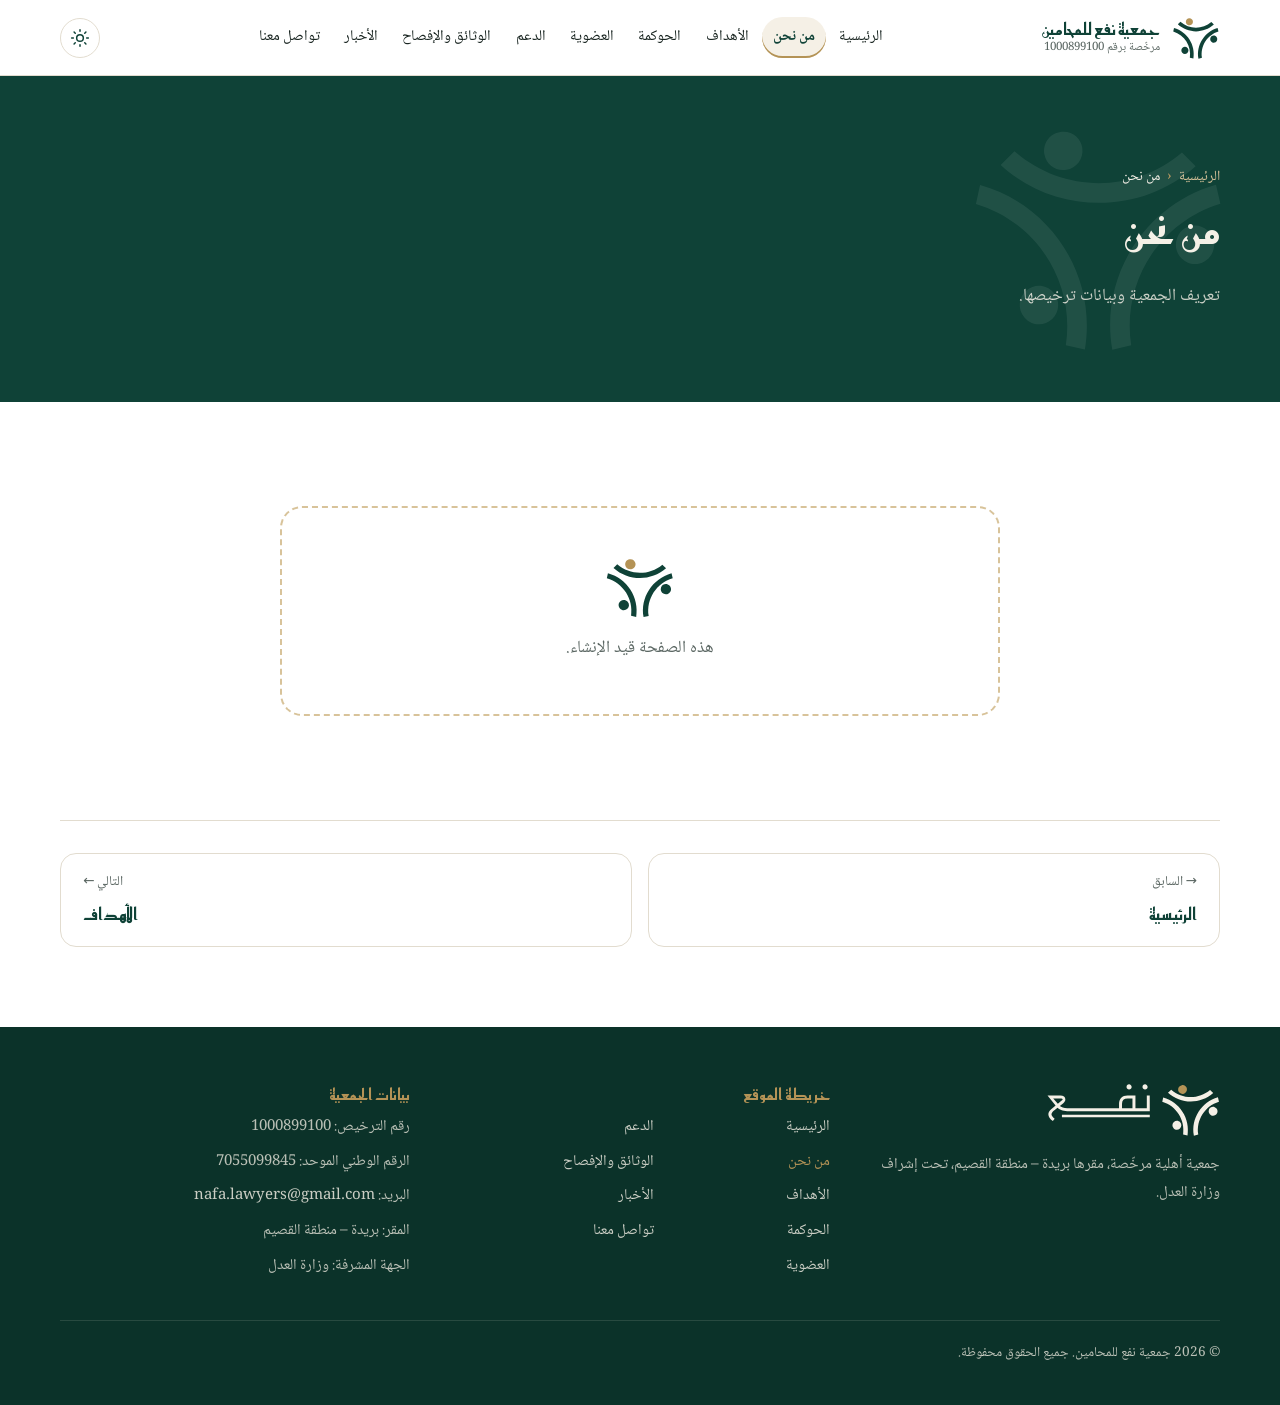
==== about.html @ 92aba28d "تحويل الموقع إلى بنية متعددة الصفحات: الأساس والصفحة الرئيسية - مصفوفة NAV واحدة في layout.js تولّد " ====
<!doctype html>
<html lang="ar" dir="rtl">
<head>
  <meta charset="utf-8">
  <meta name="viewport" content="width=device-width, initial-scale=1">
  <title>من نحن | جمعية نفع للمحامين</title>
  <meta name="description" content="تعرّف على جمعية نفع للمحامين: جمعية أهلية مرخّصة برقم 1000899100، مقرها بريدة – منطقة القصيم، وتعمل تحت إشراف وزارة العدل.">
  <meta name="theme-color" content="#0f4237">
  <link rel="icon" href="assets/img/favicon.svg" type="image/svg+xml">
  <link rel="apple-touch-icon" href="assets/img/icon-180.png">
  <link rel="preconnect" href="https://fonts.googleapis.com">
  <link rel="preconnect" href="https://fonts.gstatic.com" crossorigin>
  <link href="https://fonts.googleapis.com/css2?family=Noto+Naskh+Arabic:wght@400;500;600;700&family=Reem+Kufi:wght@400;500;600;700&display=swap" rel="stylesheet">
  <link rel="stylesheet" href="assets/css/style.css">
  <script>try{var t=localStorage.getItem('nafa-theme');if(t)document.documentElement.dataset.theme=t}catch(e){}</script>
</head>
<body data-page="about.html">
  <!-- الترويسة والتذييل والتنقل تُولَّد من assets/js/layout.js -->
  <header id="site-header" class="site-header">
    <div class="container nav-bar">
      <a href="index.html" class="brand"><img src="assets/img/symbol.svg" alt="" width="48" height="44"><span class="brand-text"><b>جمعية نفع للمحامين</b></span></a>
    </div>
  </header>
  <noscript>
    <nav class="noscript-nav" aria-label="القائمة الرئيسية">
      <ul class="container">
        <li><a href="index.html">الرئيسية</a></li>
        <li><a href="about.html">من نحن</a></li>
        <li><a href="goals.html">الأهداف</a></li>
        <li><a href="governance.html">الحوكمة</a></li>
        <li><a href="membership.html">العضوية</a></li>
        <li><a href="support.html">الدعم</a></li>
        <li><a href="documents.html">الوثائق والإفصاح</a></li>
        <li><a href="news.html">الأخبار</a></li>
        <li><a href="contact.html">تواصل معنا</a></li>
      </ul>
    </nav>
  </noscript>

  <main id="main">
    <section class="page-hero">
      <div class="container">
        <h1>من نحن</h1>
        <p>تعريف الجمعية وبيانات ترخيصها.</p>
      </div>
    </section>

    <section class="section">
      <div class="container">
        <!-- TODO: محتوى الصفحة من content/nafa-facts.md -->
        <div class="construction">
          <img src="assets/img/symbol.svg" alt="" width="70" height="64">
          <p>هذه الصفحة قيد الإنشاء.</p>
        </div>
      </div>
    </section>
  </main>

  <footer id="site-footer" class="site-footer"></footer>

  <script src="assets/js/layout.js"></script>
  <script src="assets/js/main.js"></script>
</body>
</html>
---- assets/css/style.css ----
/* ألوان الهوية: الأخضر #0F4237، الذهبي #B49356، الورقي #F5F0E6 */
:root {
  --green: #0f4237;
  --green-2: #16584a;
  --green-3: #1f6e5d;
  --gold: #b49356;
  --gold-soft: #d8c39a;
  --cream: #f5f0e6;          /* لون النص فوق الأخضر — ثابت في الوضعين */
  --white: #ffffff;
  --radius: 16px;
  --header-h: 76px;
  --font-head: "Reem Kufi", "Noto Naskh Arabic", system-ui, sans-serif;
  --font-body: "Noto Naskh Arabic", system-ui, serif;

  /* رموز تتبدل في الوضع الليلي */
  --bg: #ffffff;             /* خلفية الصفحة */
  --surface: #ffffff;        /* البطاقات */
  --paper: #f5f0e6;          /* الأقسام الورقية والشارات */
  --paper-2: #ebe3d3;
  --ink: #17231f;
  --muted: #5b6763;
  --line: #e2dccf;
  --heading: #0f4237;
  --link: #1f6e5d;
  --header-bg: rgba(255, 255, 255, .96);
  --field-bg: #fcfbf8;
  --shadow: 0 10px 30px rgba(15, 66, 55, .08);
  color-scheme: light;
}

/* الوضع الليلي: اختيار المستخدم، أو إعداد الجهاز إن لم يختر */
:root[data-theme="dark"] {
  --bg: #0b1a17;
  --surface: #11241f;
  --paper: #0f211c;
  --paper-2: #1a3029;
  --ink: #ebe5d7;
  --muted: #a9b5af;
  --line: #24392f;
  --heading: #e6d7b4;
  --link: #d8c39a;
  --header-bg: rgba(11, 26, 23, .94);
  --field-bg: #0f211c;
  --shadow: 0 10px 30px rgba(0, 0, 0, .35);
  color-scheme: dark;
}
@media (prefers-color-scheme: dark) {
  :root:not([data-theme="light"]) {
    --bg: #0b1a17;
    --surface: #11241f;
    --paper: #0f211c;
    --paper-2: #1a3029;
    --ink: #ebe5d7;
    --muted: #a9b5af;
    --line: #24392f;
    --heading: #e6d7b4;
    --link: #d8c39a;
    --header-bg: rgba(11, 26, 23, .94);
    --field-bg: #0f211c;
    --shadow: 0 10px 30px rgba(0, 0, 0, .35);
    color-scheme: dark;
  }
}

* { box-sizing: border-box; }
html { scroll-behavior: smooth; scroll-padding-top: calc(var(--header-h) + 8px); }
body {
  margin: 0;
  font-family: var(--font-body);
  font-weight: 400;
  color: var(--ink);
  background: var(--bg);
  line-height: 1.9;
  font-size: 17px;
}
img { max-width: 100%; height: auto; display: block; }
a { color: var(--link); }
h1, h2, h3, h4 { font-family: var(--font-head); line-height: 1.4; margin: 0 0 .5em; font-weight: 600; color: var(--heading); }
h2 { font-size: clamp(1.6rem, 3vw, 2.2rem); }
h3 { font-size: 1.15rem; }
p { margin: 0 0 1em; }
strong { font-weight: 700; }
:focus-visible { outline: 3px solid var(--gold); outline-offset: 2px; }

.container { width: min(1160px, 100% - 32px); margin-inline: auto; }
.eyebrow { display: inline-flex; align-items: center; gap: .5em; color: var(--gold); font-weight: 500; font-size: .92rem; margin-bottom: .5em; }
.eyebrow::before { content: ""; width: 10px; height: 10px; border-radius: 50%; background: var(--gold); }

/* رابط «انتقل إلى المحتوى» */
.skip-link {
  position: fixed; top: 8px; inset-inline-start: 8px; z-index: 100;
  background: var(--gold); color: var(--green); font-weight: 600;
  padding: .5em 1.2em; border-radius: 999px; text-decoration: none;
  transform: translateY(-160%); transition: transform .2s;
}
.skip-link:focus { transform: none; }

/* الأزرار */
.btn {
  display: inline-flex; align-items: center; justify-content: center; gap: .5em;
  background: var(--green); color: var(--cream); text-decoration: none;
  font: inherit; font-weight: 600;
  padding: .7em 1.7em; border-radius: 999px; border: 2px solid var(--green);
  cursor: pointer; transition: background .2s, color .2s, transform .2s;
}
.btn:hover { background: var(--green-2); border-color: var(--green-2); transform: translateY(-2px); }
.btn-gold { background: var(--gold); border-color: var(--gold); color: var(--green); }
.btn-gold:hover { background: var(--cream); border-color: var(--cream); }
.btn-ghost { background: transparent; color: var(--cream); border-color: rgba(245, 240, 230, .55); }
.btn-ghost:hover { background: rgba(245, 240, 230, .1); border-color: var(--cream); }
.btn-outline { background: transparent; color: var(--heading); border-color: currentColor; }
.btn-outline:hover { background: var(--green); border-color: var(--green); color: var(--cream); }
.more-link { text-align: center; margin: 36px 0 0; }

/* الترويسة */
.site-header {
  position: sticky; top: 0; z-index: 50; height: var(--header-h);
  background: var(--header-bg); backdrop-filter: blur(10px);
  border-bottom: 1px solid var(--line);
}
.nav-bar { display: flex; align-items: center; justify-content: space-between; height: 100%; gap: 16px; }
.brand { display: flex; align-items: center; gap: 12px; text-decoration: none; flex-shrink: 0; }
.brand img { height: 44px; width: auto; }
.brand .logo-dark { display: none; }
.brand-text { display: flex; flex-direction: column; line-height: 1.3; }
.brand-text b { font-family: var(--font-head); color: var(--heading); font-weight: 600; font-size: 1.05rem; }
.brand-text small { color: var(--muted); font-size: .72rem; }
.main-nav { display: flex; align-items: center; gap: 2px; }
.main-nav a {
  text-decoration: none; color: var(--ink); font-weight: 400; font-size: .93rem;
  padding: .45em .75em; border-radius: 999px; transition: background .2s, color .2s; white-space: nowrap;
}
.main-nav a:hover { background: var(--paper); color: var(--heading); }
.main-nav a[aria-current="page"] { background: var(--paper); color: var(--heading); font-weight: 700; box-shadow: inset 0 -2px 0 var(--gold); }
.header-tools { display: flex; align-items: center; gap: 4px; }
.icon-btn {
  display: grid; place-items: center; width: 40px; height: 40px; padding: 0;
  background: none; border: 1px solid var(--line); border-radius: 50%; color: var(--heading); cursor: pointer;
}
.icon-btn:hover { background: var(--paper); }
.icon-btn svg { width: 20px; height: 20px; }
.theme-toggle .moon { display: none; }

.nav-toggle { display: none; background: none; border: 0; padding: 8px; cursor: pointer; }
.nav-toggle span { display: block; width: 24px; height: 2px; background: var(--heading); margin: 5px 0; transition: .25s; }

/* التنقل بلا JavaScript */
.noscript-nav { background: var(--paper); border-bottom: 1px solid var(--line); padding: 10px 0; }
.noscript-nav ul { list-style: none; margin-block: 0; padding: 0; display: flex; flex-wrap: wrap; gap: 4px 18px; }
.noscript-nav a { color: var(--heading); }

/* البطل الرئيسي */
.hero {
  position: relative; overflow: hidden;
  background: radial-gradient(circle at 85% 10%, rgba(180, 147, 86, .22), transparent 45%), var(--green);
  color: var(--cream);
  padding: clamp(64px, 10vw, 120px) 0 clamp(80px, 11vw, 140px);
}
.hero::after {
  content: ""; position: absolute; inset-inline-start: -120px; bottom: -160px;
  width: 520px; height: 480px; opacity: .05;
  background: url("../img/symbol-outline.svg") no-repeat center / contain;
  pointer-events: none;
}
.hero-inner { position: relative; z-index: 1; display: grid; grid-template-columns: 1.25fr 1fr; gap: 48px; align-items: center; }
.hero h1 { color: var(--cream); font-size: clamp(2.1rem, 5.4vw, 3.6rem); font-weight: 700; margin-bottom: .3em; }
.hero h1 span { color: var(--gold); }
.hero .lead { font-size: 1.15rem; color: rgba(245, 240, 230, .85); max-width: 560px; margin-bottom: 2em; }
.hero-actions { display: flex; flex-wrap: wrap; gap: 12px; }
.hero-art { display: grid; place-items: center; }
.hero-art img { width: min(360px, 100%); filter: drop-shadow(0 20px 40px rgba(0, 0, 0, .25)); }

/* رأس الصفحات الداخلية */
.page-hero {
  position: relative; overflow: hidden;
  background: var(--green); color: var(--cream);
  padding: clamp(48px, 8vw, 88px) 0;
}
.page-hero::after {
  content: ""; position: absolute; inset-inline-start: 4%; top: 50%; transform: translateY(-50%);
  width: 260px; height: 240px; opacity: .07;
  background: url("../img/symbol-outline.svg") no-repeat center / contain;
}
.page-hero h1 { color: var(--cream); font-size: clamp(1.8rem, 4vw, 2.7rem); }
.page-hero p { color: rgba(245, 240, 230, .82); max-width: 640px; margin: 0; }
.breadcrumb { font-size: .88rem; color: var(--gold-soft); margin-bottom: .6em; }
.breadcrumb ol { list-style: none; margin: 0; padding: 0; display: flex; flex-wrap: wrap; gap: .5em; }
.breadcrumb li + li::before { content: "‹"; margin-inline-end: .5em; color: var(--gold); }
.breadcrumb a { color: var(--gold-soft); text-decoration: none; }
.breadcrumb a:hover { text-decoration: underline; }
.breadcrumb [aria-current] { color: var(--cream); }

/* صفحة قيد الإنشاء */
.construction {
  text-align: center; border: 2px dashed var(--gold-soft); border-radius: 22px;
  padding: clamp(28px, 5vw, 48px); background: var(--surface); max-width: 720px; margin-inline: auto;
}
.construction img { width: 70px; margin: 0 auto 14px; }
.construction p { color: var(--muted); margin: 0; }

/* القيادة */
.leadership { background: var(--paper); border-bottom: 1px solid var(--line); padding: 28px 0 24px; }
.leadership.is-pending { display: none; }
.leaders-row { display: grid; grid-template-columns: repeat(3, minmax(0, 1fr)); gap: 20px; align-items: start; max-width: 900px; }
.leader-photo:not(.leader-main) { padding-top: 26px; }
.leader-photo { margin: 0; text-align: center; }
.leader-photo img {
  width: 150px; aspect-ratio: 4 / 5; height: auto; object-fit: cover; object-position: top;
  margin: 0 auto 10px; border-radius: 14px; border: 3px solid var(--white);
  box-shadow: 0 0 0 1px var(--gold), var(--shadow);
}
.leader-main img { width: 176px; }
.leader-photo figcaption { display: grid; line-height: 1.5; }
.leader-photo small { color: var(--gold); font-size: .78rem; font-weight: 500; }
.leader-photo b { color: var(--heading); font-weight: 600; font-size: .95rem; }
.leader-photo span { color: var(--muted); font-size: .8rem; }

/* شريط الحقائق */
.facts { margin-top: -54px; position: relative; z-index: 2; }
.facts-grid {
  display: grid; grid-template-columns: repeat(4, 1fr);
  background: var(--surface); border-radius: var(--radius); box-shadow: var(--shadow);
  border: 1px solid var(--line); padding: 26px 12px;
}
.fact { text-align: center; padding: 0 12px; }
.fact + .fact { border-inline-start: 1px solid var(--line); }
.fact strong { display: block; font-family: var(--font-head); color: var(--heading); font-size: 1.25rem; font-weight: 600; }
.fact span { color: var(--muted); font-size: .9rem; }

/* الأقسام */
.section { padding: clamp(64px, 9vw, 104px) 0; }
.section-cream { background: var(--paper); }
.section-green { background: var(--green); color: var(--cream); }
.section-green h2, .section-green h3 { color: var(--cream); }
.section-head { max-width: 680px; margin: 0 auto 48px; text-align: center; }
.section-head p { color: var(--muted); }
.section-green .section-head p { color: rgba(245, 240, 230, .75); }
.intro { max-width: 760px; margin-inline: auto; text-align: center; }
.intro p { font-size: 1.12rem; }

.two-col { display: grid; grid-template-columns: 1fr 1fr; gap: 56px; align-items: center; }
.media-frame { border-radius: 22px; overflow: hidden; box-shadow: var(--shadow); background: var(--paper-2); }
.media-frame img { width: 100%; height: 100%; object-fit: cover; }

/* قصة الشعار */
.logo-story {
  display: flex; gap: 20px; align-items: center; margin-top: 28px;
  background: var(--paper); border-radius: var(--radius); padding: 20px 22px;
}
.logo-story img { width: 76px; flex-shrink: 0; }
.logo-story p { margin: 0; font-size: .95rem; color: var(--muted); }

/* البطاقات */
.cards { display: grid; gap: 22px; }
.cards-2 { grid-template-columns: repeat(2, 1fr); }
.cards-3 { grid-template-columns: repeat(3, 1fr); }
.cards-4 { grid-template-columns: repeat(4, 1fr); }
.card {
  background: var(--surface); border: 1px solid var(--line); border-radius: var(--radius);
  padding: 28px; transition: transform .2s, box-shadow .2s;
}
.card:hover { transform: translateY(-4px); box-shadow: var(--shadow); }
.card p { color: var(--muted); margin: 0; }
.card-green { background: var(--green); border-color: var(--green); }
.card-green h3 { color: var(--gold); }
.card-green p { color: var(--cream); font-size: 1.05rem; }
.icon {
  display: inline-grid; place-items: center; width: 54px; height: 54px; border-radius: 14px;
  background: var(--paper); color: var(--heading); margin-bottom: 16px;
}
.icon svg { width: 28px; height: 28px; }
.chips { list-style: none; padding: 0; margin: 0; display: flex; flex-wrap: wrap; gap: 8px; }
.chips li { background: var(--paper); color: var(--heading); border-radius: 999px; padding: .1em .95em; font-size: .93rem; }

/* البوابات السريعة */
.gate { display: flex; flex-direction: column; text-decoration: none; color: inherit; }
.gate h3 { margin-bottom: .3em; }
.gate .go { margin-top: auto; padding-top: 14px; color: var(--gold); font-weight: 500; font-size: .92rem; }
.gate:hover { border-color: var(--gold); }

/* الأهداف */
.goals { list-style: none; counter-reset: goal; margin: 0; padding: 0; display: grid; grid-template-columns: repeat(2, 1fr); gap: 22px; }
.goals li {
  counter-increment: goal; display: flex; gap: 18px; align-items: flex-start;
  background: var(--surface); border: 1px solid var(--line); border-radius: var(--radius); padding: 26px;
}
.goals li::before {
  content: counter(goal, arabic-indic); flex-shrink: 0;
  display: grid; place-items: center; width: 48px; height: 48px; border-radius: 50%;
  background: var(--green); color: var(--cream); font-weight: 600; font-size: 1.2rem;
  box-shadow: inset 0 0 0 3px var(--green), inset 0 0 0 5px var(--gold);
}
.goals h3 { margin-bottom: .25em; }
.goals p { margin: 0; color: var(--muted); }
.source-note { text-align: center; color: var(--muted); font-size: .88rem; margin-top: 24px; }

/* المستهدفون */
.audience .card { text-align: center; }
.audience .icon { margin-inline: auto; }
.audience .card.highlight { border-color: var(--gold); box-shadow: 0 0 0 1px var(--gold); }
.badge { display: inline-block; background: var(--gold); color: var(--green); font-size: .75rem; font-weight: 500; border-radius: 999px; padding: .05em .8em; margin-bottom: 10px; }

/* العبارات القانونية */
.maxims { display: grid; grid-template-columns: repeat(3, 1fr); gap: 20px; }
.maxim {
  position: relative; margin: 0;
  background: rgba(245, 240, 230, .06); border: 1px solid rgba(245, 240, 230, .14);
  border-radius: var(--radius); padding: 34px 26px 24px;
}
.maxim::before {
  content: "”"; position: absolute; top: -6px; inset-inline-start: 20px;
  font-size: 4.2rem; line-height: 1; color: var(--gold); font-family: Georgia, serif;
}
.maxim p { font-size: 1.25rem; font-weight: 500; color: var(--cream); margin: 0 0 .4em; }
.maxim cite { font-style: normal; font-size: .85rem; color: var(--gold-soft); }

/* الأخبار */
.news-list { display: grid; gap: 24px; }
.news-card {
  display: grid; grid-template-columns: 1fr 1.2fr; overflow: hidden;
  background: var(--surface); border: 1px solid var(--line); border-radius: 22px; box-shadow: var(--shadow);
}
.news-card img { width: 100%; height: 100%; object-fit: cover; min-height: 260px; }
.news-body { padding: clamp(24px, 4vw, 44px); }
.news-meta { display: flex; flex-wrap: wrap; gap: 8px 16px; color: var(--muted); font-size: .88rem; margin-bottom: 12px; }
.news-meta span { display: inline-flex; align-items: center; gap: 6px; }
.tag { background: var(--paper); color: var(--heading); border-radius: 999px; padding: .05em .8em; font-size: .8rem; font-weight: 500; }
.article { max-width: 820px; margin-inline: auto; }
.article-cover { border-radius: 22px; overflow: hidden; margin-bottom: 32px; box-shadow: var(--shadow); }
.article h2 { font-size: clamp(1.5rem, 3vw, 2rem); }
.article ul { padding-inline-start: 1.2em; }
.article li { margin-bottom: .4em; }
.article-body { font-size: 1.05rem; }

/* شريط الدعوة */
.cta-band {
  background: var(--gold); border-radius: 24px; padding: clamp(28px, 5vw, 52px);
  display: flex; align-items: center; justify-content: space-between; gap: 24px; flex-wrap: wrap;
}
.cta-band h2 { margin: 0 0 .2em; color: var(--green); }
.cta-band p { margin: 0; color: var(--green); }

/* الوثائق */
.doc-card {
  display: grid; grid-template-columns: auto 1fr auto; gap: 22px; align-items: center;
  background: var(--surface); border: 1px solid var(--line); border-radius: var(--radius); padding: 24px 26px;
}
.doc-card img { width: 86px; }
.doc-card h3 { margin-bottom: .15em; }
.doc-card p { margin: 0; color: var(--muted); font-size: .93rem; }
.doc-actions { display: flex; gap: 10px; flex-wrap: wrap; }
.accordion { display: grid; gap: 12px; }
.accordion details { background: var(--surface); border: 1px solid var(--line); border-radius: 14px; overflow: hidden; }
.accordion summary {
  cursor: pointer; list-style: none; padding: 18px 22px; font-weight: 500; color: var(--heading);
  display: flex; justify-content: space-between; align-items: center; gap: 12px;
}
.accordion summary::-webkit-details-marker { display: none; }
.accordion summary::after { content: "+"; font-size: 1.4rem; color: var(--gold); line-height: 1; }
.accordion details[open] summary::after { content: "−"; }
.accordion .acc-body { padding: 0 22px 18px; color: var(--muted); }
.accordion .acc-body ul, .accordion .acc-body ol { margin: 0; padding-inline-start: 1.2em; }
.accordion .ref { display: inline-block; font-size: .8rem; color: var(--gold); margin-top: 6px; }
.policy-list { list-style: none; padding: 0; margin: 0; display: grid; grid-template-columns: repeat(2, 1fr); gap: 14px; }
.policy-list li {
  display: flex; justify-content: space-between; align-items: center; gap: 12px;
  background: var(--surface); border: 1px solid var(--line); border-radius: 14px; padding: 16px 20px;
}
.status { font-size: .78rem; border-radius: 999px; padding: .1em .8em; background: var(--paper-2); color: var(--muted); white-space: nowrap; }
.status.ok { background: var(--green); color: var(--cream); }

/* المجلس والجمعية العمومية */
.tabs { display: flex; justify-content: center; gap: 8px; margin-bottom: 40px; flex-wrap: wrap; }
.tabs a {
  text-decoration: none; padding: .55em 1.4em; border-radius: 999px; border: 1px solid var(--line);
  color: var(--heading); font-weight: 500; background: var(--surface);
}
.tabs a:hover { border-color: var(--heading); }
.group-head { display: flex; align-items: center; gap: 16px; margin-bottom: 28px; }
.group-head .icon { margin: 0; }
.group-head h2 { margin: 0; }
.group-head p { margin: 0; color: var(--muted); }
.count-pill { background: var(--green); color: var(--cream); border-radius: 999px; padding: .1em .9em; font-size: .9rem; margin-inline-start: auto; white-space: nowrap; }
.members { list-style: none; margin: 0; padding: 0; display: grid; grid-template-columns: repeat(3, 1fr); gap: 14px; }
.member {
  display: flex; align-items: center; gap: 14px;
  background: var(--surface); border: 1px solid var(--line); border-radius: 14px; padding: 14px 16px;
}
.avatar {
  flex-shrink: 0; width: 46px; height: 46px; border-radius: 50%;
  display: grid; place-items: center; background: var(--paper); color: var(--heading); font-weight: 600;
}
.member b { display: block; font-weight: 500; color: var(--ink); line-height: 1.5; }
.member small { color: var(--muted); font-size: .8rem; }
.board-facts { display: flex; justify-content: center; gap: 12px; flex-wrap: wrap; margin-top: 18px; }
.board-facts span { background: var(--paper); border-radius: 999px; padding: .25em 1em; font-size: .9rem; color: var(--heading); }
.leaders { display: grid; grid-template-columns: repeat(2, 1fr); gap: 16px; margin-bottom: 16px; }
.leader {
  display: flex; align-items: center; gap: 18px;
  background: var(--green); color: var(--cream); border-radius: var(--radius); padding: 22px 24px;
}
.leader h3 { color: var(--cream); margin: 0; font-size: 1.1rem; }
.leader .role { display: inline-block; color: var(--gold); font-size: .88rem; font-weight: 500; }
.avatar-lg { width: 60px; height: 60px; font-size: 1.3rem; background: var(--gold); color: var(--green); }
.divider { display: flex; align-items: center; gap: 16px; margin: 64px 0; color: var(--gold); }
.divider::before, .divider::after { content: ""; flex: 1; height: 1px; background: var(--line); }

/* العضوية والنماذج */
.steps { list-style: none; counter-reset: step; padding: 0; margin: 0; display: grid; grid-template-columns: repeat(4, 1fr); gap: 18px; }
.steps li { counter-increment: step; position: relative; background: var(--surface); border: 1px solid var(--line); border-radius: var(--radius); padding: 24px 22px; }
.steps li::before {
  content: counter(step, arabic-indic); display: grid; place-items: center;
  width: 38px; height: 38px; border-radius: 50%; background: var(--gold); color: var(--green); font-weight: 600; margin-bottom: 12px;
}
.steps h3 { font-size: 1.02rem; margin-bottom: .2em; }
.steps p { margin: 0; color: var(--muted); font-size: .93rem; }
.check-list { list-style: none; padding: 0; margin: 0; display: grid; gap: 10px; }
.check-list li { display: flex; gap: 10px; align-items: flex-start; }
.check-list li::before {
  content: ""; flex-shrink: 0; margin-top: .55em; width: 16px; height: 16px; border-radius: 50%;
  background: var(--green) url("data:image/svg+xml,%3Csvg xmlns='http://www.w3.org/2000/svg' viewBox='0 0 16 16'%3E%3Cpath d='M4 8.5l2.5 2.5L12 5.5' fill='none' stroke='%23f5f0e6' stroke-width='2' stroke-linecap='round' stroke-linejoin='round'/%3E%3C/svg%3E") center / 100% no-repeat;
}
.price { font-family: var(--font-head); font-size: 2rem; font-weight: 700; color: var(--heading); line-height: 1.2; margin: .2em 0; }
.price small { font-size: .95rem; font-weight: 400; color: var(--muted); }
.form-card { background: var(--surface); border: 1px solid var(--line); border-radius: 22px; padding: clamp(22px, 4vw, 40px); box-shadow: var(--shadow); }
.form-grid { display: grid; grid-template-columns: 1fr 1fr; gap: 18px; }
.form-grid .full { grid-column: 1 / -1; }
.field { display: grid; gap: 6px; font-weight: 500; font-size: .95rem; }
.field input, .field select, .field textarea {
  font: inherit; font-weight: 400; padding: .65em .9em; border: 1px solid var(--line);
  border-radius: 12px; background: var(--field-bg); color: var(--ink); width: 100%;
}
.field input:focus, .field select:focus, .field textarea:focus { outline: 2px solid var(--green-3); outline-offset: 1px; border-color: transparent; }
.consent { display: flex; gap: 10px; align-items: flex-start; font-size: .93rem; color: var(--muted); }
.consent input { margin-top: .5em; accent-color: var(--green); width: 18px; height: 18px; }
.form-note { margin: 0; min-height: 1.6em; color: var(--heading); }
.form-note.error { color: #c0392b; }

/* السابق / التالي */
.pager { padding: 0 0 clamp(48px, 7vw, 80px); }
.section + .pager, .section-cream + .pager { padding-top: 0; }
.pager-inner { display: grid; grid-template-columns: 1fr 1fr; gap: 16px; border-top: 1px solid var(--line); padding-top: 32px; }
.pager a {
  display: flex; flex-direction: column; gap: 2px; text-decoration: none;
  background: var(--surface); border: 1px solid var(--line); border-radius: var(--radius); padding: 16px 22px;
  transition: border-color .2s, transform .2s;
}
.pager a:hover { border-color: var(--gold); transform: translateY(-2px); }
.pager small { color: var(--muted); font-size: .85rem; }
.pager b { font-family: var(--font-head); color: var(--heading); font-weight: 600; }
.pager .next { grid-column: 2; text-align: end; }
.pager-cream { background: var(--paper); }

/* خريطة الموقع (صفحة 404) */
.sitemap { list-style: none; margin: 0; padding: 0; display: grid; grid-template-columns: repeat(3, 1fr); gap: 14px; }
.sitemap a {
  display: block; height: 100%; text-decoration: none; background: var(--surface);
  border: 1px solid var(--line); border-radius: 14px; padding: 16px 20px;
}
.sitemap a:hover { border-color: var(--gold); }
.sitemap b { display: block; font-family: var(--font-head); color: var(--heading); font-weight: 600; }
.sitemap small { color: var(--muted); }

/* التذييل */
.site-footer { background: #0b3229; color: rgba(245, 240, 230, .75); padding: 56px 0 24px; font-size: .94rem; }
.site-footer:empty { display: none; }
.footer-grid { display: grid; grid-template-columns: 1.2fr 1.3fr 1.2fr; gap: 40px; }
.footer-grid img { height: 54px; width: auto; margin-bottom: 14px; }
.site-footer h2 { color: var(--gold); font-size: 1rem; }
.site-footer ul { list-style: none; padding: 0; margin: 0; display: grid; gap: 6px; }
.site-footer .footer-map { grid-template-rows: repeat(5, auto); grid-auto-flow: column; column-gap: 20px; }
.site-footer a { color: rgba(245, 240, 230, .82); text-decoration: none; }
.site-footer a:hover, .site-footer a[aria-current="page"] { color: var(--gold); }
.footer-bottom {
  margin-top: 40px; padding-top: 20px; border-top: 1px solid rgba(245, 240, 230, .12);
  display: flex; justify-content: space-between; gap: 8px; flex-wrap: wrap; font-size: .85rem;
}

/* زر العودة للأعلى */
.to-top {
  position: fixed; bottom: 20px; inset-inline-end: 20px; z-index: 40;
  width: 46px; height: 46px; border-radius: 50%; border: 2px solid var(--gold);
  background: var(--green); color: var(--cream); cursor: pointer; display: grid; place-items: center;
  box-shadow: var(--shadow); opacity: 0; visibility: hidden; transform: translateY(10px);
  transition: opacity .25s, transform .25s, visibility .25s;
}
.to-top.show { opacity: 1; visibility: visible; transform: none; }
.to-top svg { width: 22px; height: 22px; }

/* حركة الظهور */
.reveal { opacity: 0; transform: translateY(18px); transition: opacity .6s, transform .6s; }
.reveal.visible { opacity: 1; transform: none; }
@media (prefers-reduced-motion: reduce) {
  html { scroll-behavior: auto; }
  .reveal { opacity: 1; transform: none; transition: none; }
}

/* شعار الوضع الليلي */
:root[data-theme="dark"] .brand .logo-light { display: none; }
:root[data-theme="dark"] .brand .logo-dark { display: block; }
:root[data-theme="dark"] .theme-toggle .sun { display: none; }
:root[data-theme="dark"] .theme-toggle .moon { display: block; }
@media (prefers-color-scheme: dark) {
  :root:not([data-theme="light"]) .brand .logo-light { display: none; }
  :root:not([data-theme="light"]) .brand .logo-dark { display: block; }
  :root:not([data-theme="light"]) .theme-toggle .sun { display: none; }
  :root:not([data-theme="light"]) .theme-toggle .moon { display: block; }
}

/* الشاشات المتوسطة: القائمة الكاملة تتسع حتى 1180px */
@media (max-width: 1180px) {
  .nav-toggle { display: block; }
  .main-nav {
    position: absolute; top: var(--header-h); inset-inline: 0;
    flex-direction: column; align-items: stretch; gap: 2px;
    background: var(--bg); border-bottom: 1px solid var(--line);
    padding: 10px 16px 18px; display: none; box-shadow: var(--shadow);
    max-height: calc(100vh - var(--header-h)); overflow-y: auto;
  }
  .main-nav.open { display: flex; }
  .main-nav a { padding: .6em 1em; font-size: 1rem; border-radius: 12px; }
  .main-nav a[aria-current="page"] { box-shadow: inset -3px 0 0 var(--gold); }
  .nav-toggle[aria-expanded="true"] span:nth-child(1) { transform: translateY(7px) rotate(45deg); }
  .nav-toggle[aria-expanded="true"] span:nth-child(2) { opacity: 0; }
  .nav-toggle[aria-expanded="true"] span:nth-child(3) { transform: translateY(-7px) rotate(-45deg); }
}

@media (max-width: 1020px) {
  .cards-4, .steps { grid-template-columns: repeat(2, 1fr); }
  .cards-3, .maxims, .members, .sitemap { grid-template-columns: repeat(2, 1fr); }
}

@media (max-width: 880px) {
  .hero-inner, .two-col, .news-card { grid-template-columns: 1fr; }
  .hero-art { order: -1; }
  .hero-art img { width: 200px; }
  .facts-grid { grid-template-columns: repeat(2, 1fr); row-gap: 22px; }
  .fact:nth-child(3) { border-inline-start: 0; }
  .goals, .cards-2, .policy-list, .footer-grid, .leaders { grid-template-columns: 1fr; }
}

/* الجوال */
@media (max-width: 600px) {
  body { font-size: 16px; }
  .brand-text small { display: none; }
  .brand-text b { font-size: .98rem; }
  .leaders-row { gap: 10px; }
  .leader-photo:not(.leader-main) { padding-top: 0; }
  .leader-photo img, .leader-main img { width: 100%; max-width: 120px; }
  .leader-photo b { font-size: .78rem; }
  .leader-photo small, .leader-photo span { font-size: .68rem; }
  .brand img { height: 38px; }
  .cards-3, .cards-4, .maxims, .members, .steps, .form-grid, .sitemap { grid-template-columns: 1fr; }
  .doc-card { grid-template-columns: 1fr; text-align: center; }
  .doc-card img { margin-inline: auto; }
  .doc-actions { justify-content: center; }
  .group-head { flex-wrap: wrap; }
  .cta-band { text-align: center; justify-content: center; }
  .pager-inner { grid-template-columns: 1fr; }
  .pager .next { grid-column: 1; }
  .fact strong { font-size: 1.05rem; }
}
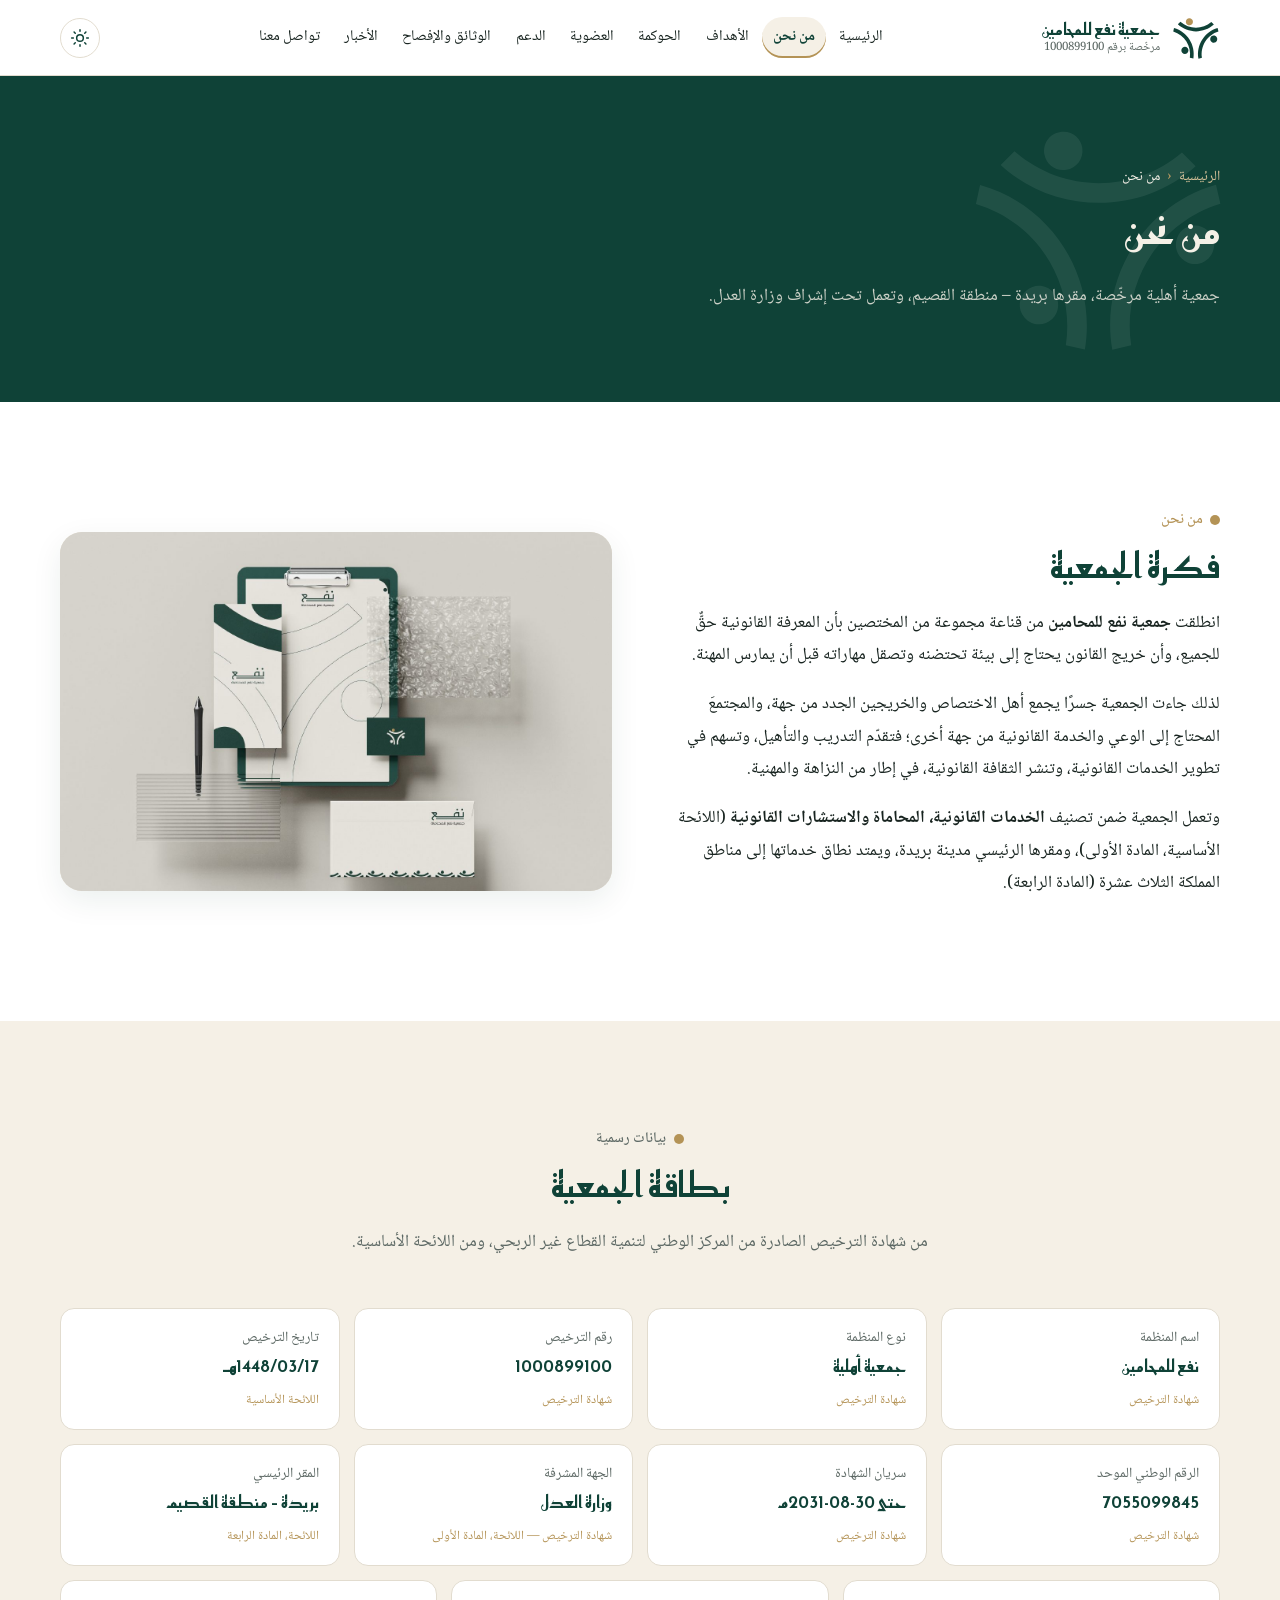
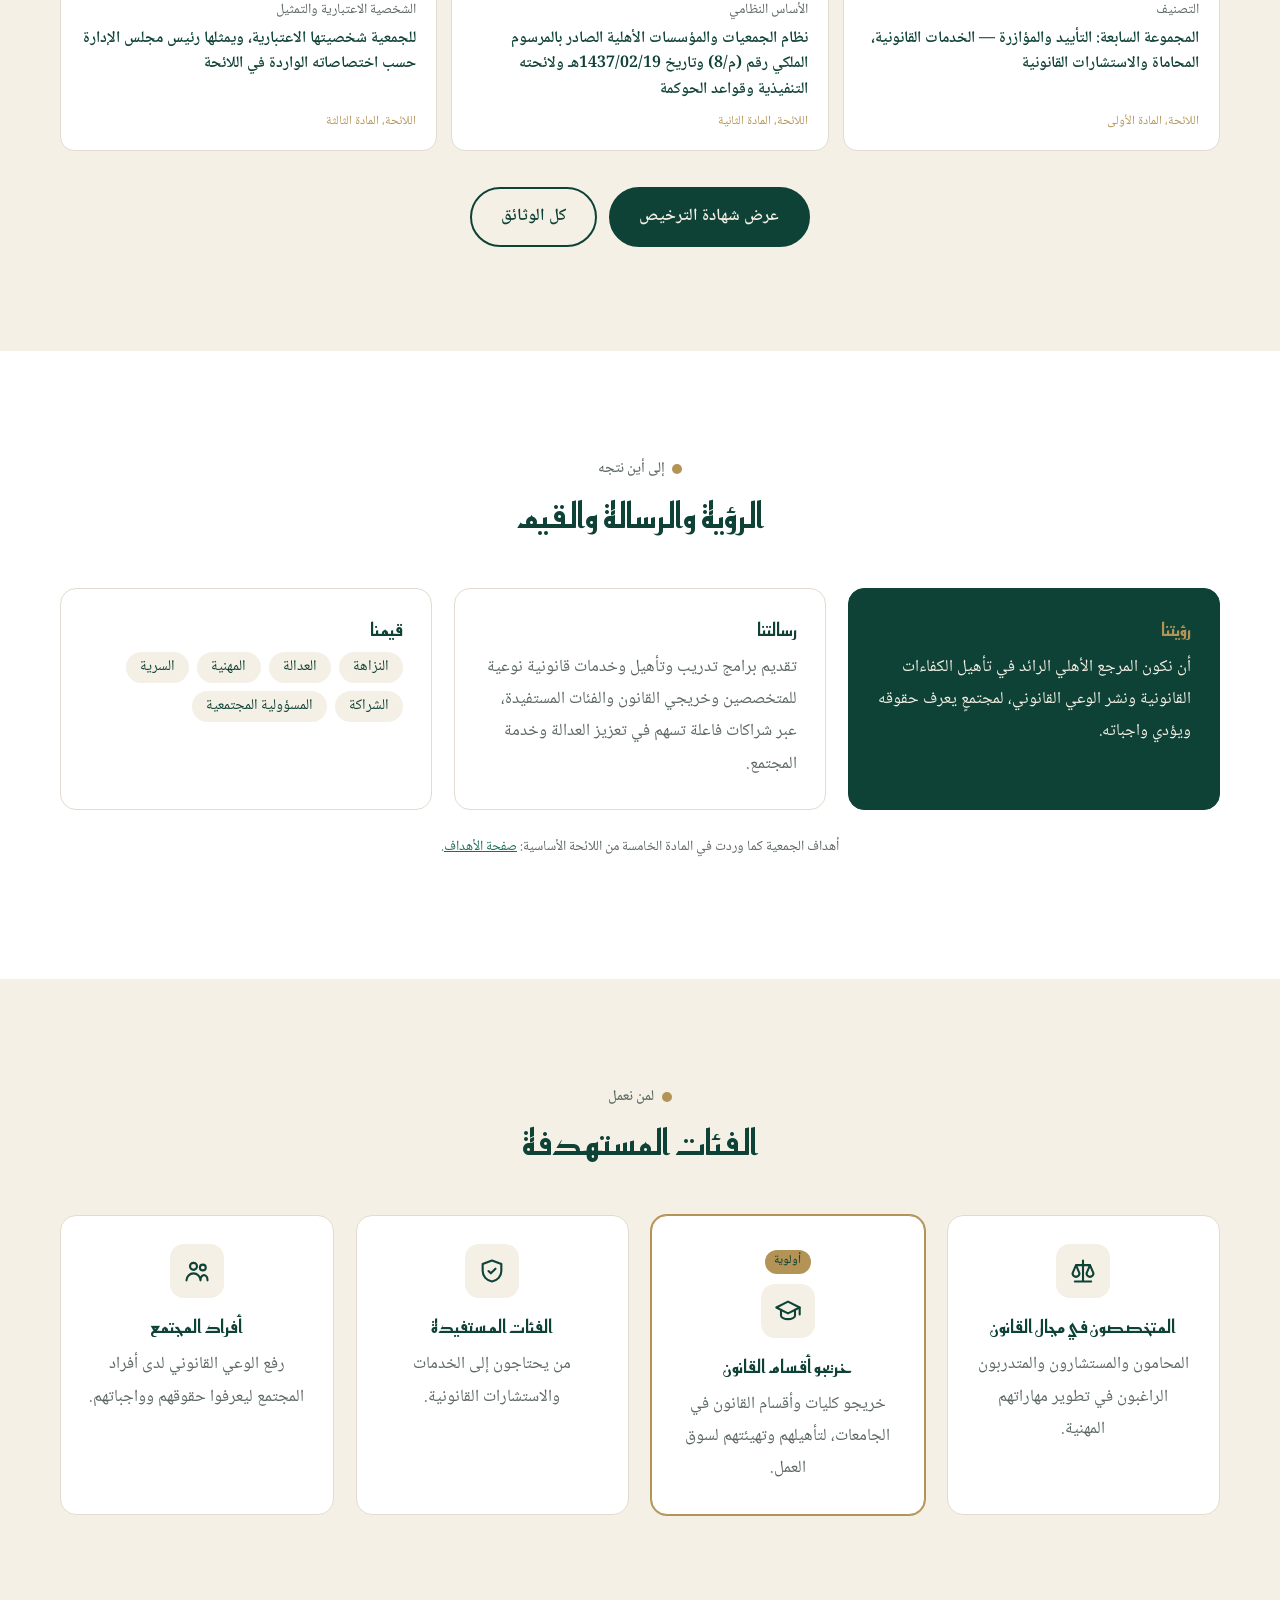
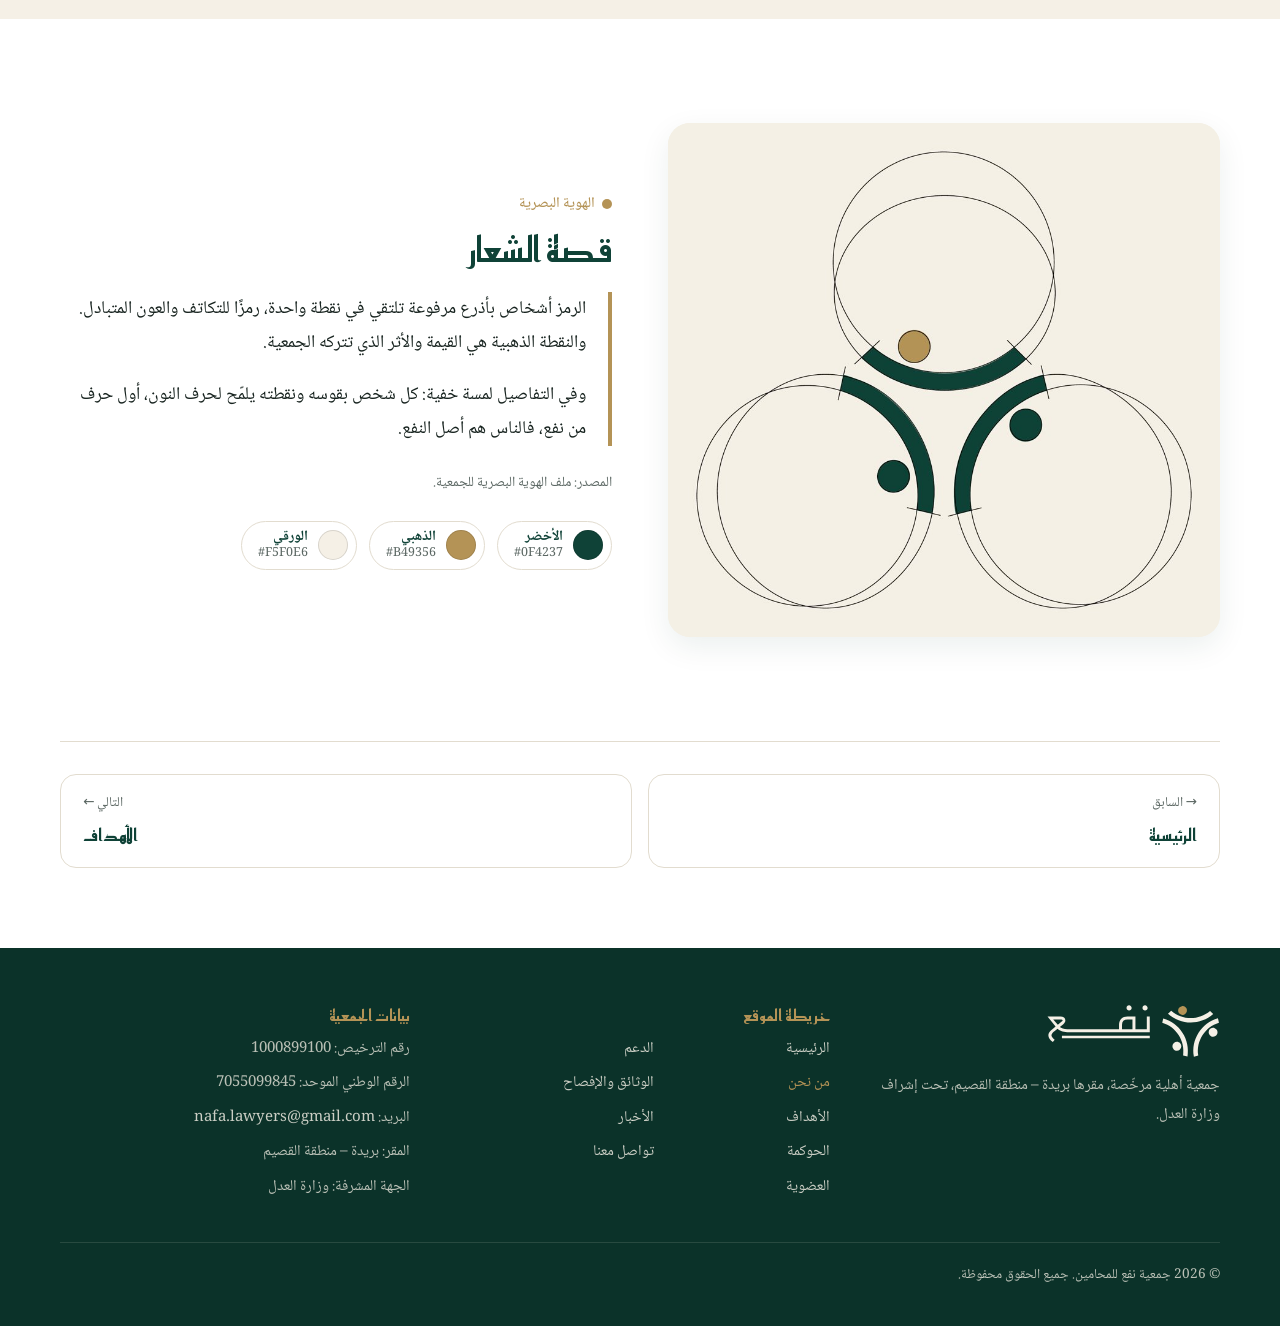
==== commit 1d13fb69: "بناء صفحة «من نحن» - فكرة الجمعية، وبطاقتها الرسمية من شهادة الترخيص واللائحة (المواد 1–4) - الرؤية " ====
--- a/about.html
+++ b/about.html
@@ -4,7 +4,7 @@
   <meta charset="utf-8">
   <meta name="viewport" content="width=device-width, initial-scale=1">
   <title>من نحن | جمعية نفع للمحامين</title>
-  <meta name="description" content="تعرّف على جمعية نفع للمحامين: جمعية أهلية مرخّصة برقم 1000899100، مقرها بريدة – منطقة القصيم، وتعمل تحت إشراف وزارة العدل.">
+  <meta name="description" content="تعرّف على جمعية نفع للمحامين: فكرتها، وبطاقتها الرسمية (ترخيص 1000899100، الرقم الوطني الموحد 7055099845)، ورؤيتها وقيمها، وقصة شعارها. جمعية أهلية مقرها بريدة تحت إشراف وزارة العدل.">
   <meta name="theme-color" content="#0f4237">
   <link rel="icon" href="assets/img/favicon.svg" type="image/svg+xml">
   <link rel="apple-touch-icon" href="assets/img/icon-180.png">
@@ -41,16 +41,150 @@
     <section class="page-hero">
       <div class="container">
         <h1>من نحن</h1>
-        <p>تعريف الجمعية وبيانات ترخيصها.</p>
+        <p>جمعية أهلية مرخّصة، مقرها بريدة – منطقة القصيم، وتعمل تحت إشراف وزارة العدل.</p>
       </div>
     </section>
 
-    <section class="section">
+    <!-- فكرة الجمعية -->
+    <section id="idea" class="section">
+      <div class="container two-col">
+        <div>
+          <p class="eyebrow">من نحن</p>
+          <h2>فكرة الجمعية</h2>
+          <!-- مقترح: يحتاج اعتماد المجلس -->
+          <p>
+            انطلقت <strong>جمعية نفع للمحامين</strong> من قناعة مجموعة من المختصين بأن المعرفة القانونية
+            حقٌّ للجميع، وأن خريج القانون يحتاج إلى بيئة تحتضنه وتصقل مهاراته قبل أن يمارس المهنة.
+          </p>
+          <!-- مقترح: يحتاج اعتماد المجلس -->
+          <p>
+            لذلك جاءت الجمعية جسرًا يجمع أهل الاختصاص والخريجين الجدد من جهة، والمجتمعَ المحتاج إلى
+            الوعي والخدمة القانونية من جهة أخرى؛ فتقدّم التدريب والتأهيل، وتسهم في تطوير الخدمات القانونية،
+            وتنشر الثقافة القانونية، في إطار من النزاهة والمهنية.
+          </p>
+          <p>
+            وتعمل الجمعية ضمن تصنيف <strong>الخدمات القانونية، المحاماة والاستشارات القانونية</strong>
+            (اللائحة الأساسية، المادة الأولى)، ومقرها الرئيسي مدينة بريدة، ويمتد نطاق خدماتها إلى مناطق
+            المملكة الثلاث عشرة (المادة الرابعة).
+          </p>
+        </div>
+        <div class="media-frame">
+          <img src="assets/img/brand-stationery.jpg" alt="الهوية البصرية لجمعية نفع على المطبوعات" width="1400" height="910" loading="lazy">
+        </div>
+      </div>
+    </section>
+
+    <!-- بطاقة الجمعية -->
+    <section id="profile" class="section section-cream">
       <div class="container">
-        <!-- TODO: محتوى الصفحة من content/nafa-facts.md -->
-        <div class="construction">
-          <img src="assets/img/symbol.svg" alt="" width="70" height="64">
-          <p>هذه الصفحة قيد الإنشاء.</p>
+        <div class="section-head">
+          <p class="eyebrow">بيانات رسمية</p>
+          <h2>بطاقة الجمعية</h2>
+          <p>من شهادة الترخيص الصادرة من المركز الوطني لتنمية القطاع غير الربحي، ومن اللائحة الأساسية.</p>
+        </div>
+        <dl class="profile">
+          <div><dt>اسم المنظمة</dt><dd>نفع للمحامين</dd><small>شهادة الترخيص</small></div>
+          <div><dt>نوع المنظمة</dt><dd>جمعية أهلية</dd><small>شهادة الترخيص</small></div>
+          <div><dt>رقم الترخيص</dt><dd>1000899100</dd><small>شهادة الترخيص</small></div>
+          <div><dt>تاريخ الترخيص</dt><dd>1448/03/17هـ</dd><small>اللائحة الأساسية</small></div>
+          <div><dt>الرقم الوطني الموحد</dt><dd>7055099845</dd><small>شهادة الترخيص</small></div>
+          <div><dt>سريان الشهادة</dt><dd>حتى 30-08-2031م</dd><small>شهادة الترخيص</small></div>
+          <div><dt>الجهة المشرفة</dt><dd>وزارة العدل</dd><small>شهادة الترخيص — اللائحة، المادة الأولى</small></div>
+          <div><dt>المقر الرئيسي</dt><dd>بريدة – منطقة القصيم</dd><small>اللائحة، المادة الرابعة</small></div>
+        </dl>
+        <dl class="profile profile-3">
+          <div><dt>التصنيف</dt><dd>المجموعة السابعة: التأييد والمؤازرة — الخدمات القانونية، المحاماة والاستشارات القانونية</dd><small>اللائحة، المادة الأولى</small></div>
+          <div><dt>الأساس النظامي</dt><dd>نظام الجمعيات والمؤسسات الأهلية الصادر بالمرسوم الملكي رقم (م/8) وتاريخ 1437/02/19هـ ولائحته التنفيذية وقواعد الحوكمة</dd><small>اللائحة، المادة الثانية</small></div>
+          <div><dt>الشخصية الاعتبارية والتمثيل</dt><dd>للجمعية شخصيتها الاعتبارية، ويمثلها رئيس مجلس الإدارة حسب اختصاصاته الواردة في اللائحة</dd><small>اللائحة، المادة الثالثة</small></div>
+        </dl>
+        <p class="more-link">
+          <a href="docs/license-certificate.pdf" class="btn" target="_blank" rel="noopener">عرض شهادة الترخيص</a>
+          <a href="documents.html" class="btn btn-outline">كل الوثائق</a>
+        </p>
+      </div>
+    </section>
+
+    <!-- الرؤية والرسالة والقيم -->
+    <section id="vision" class="section">
+      <div class="container">
+        <div class="section-head">
+          <p class="eyebrow">إلى أين نتجه</p>
+          <h2>الرؤية والرسالة والقيم</h2>
+        </div>
+        <!-- مقترح: يحتاج اعتماد المجلس (الرؤية والرسالة والقيم) -->
+        <div class="cards cards-3">
+          <article class="card card-green">
+            <h3>رؤيتنا</h3>
+            <p>أن نكون المرجع الأهلي الرائد في تأهيل الكفاءات القانونية ونشر الوعي القانوني، لمجتمعٍ يعرف حقوقه ويؤدي واجباته.</p>
+          </article>
+          <article class="card">
+            <h3>رسالتنا</h3>
+            <p>تقديم برامج تدريب وتأهيل وخدمات قانونية نوعية للمتخصصين وخريجي القانون والفئات المستفيدة، عبر شراكات فاعلة تسهم في تعزيز العدالة وخدمة المجتمع.</p>
+          </article>
+          <article class="card">
+            <h3>قيمنا</h3>
+            <ul class="chips">
+              <li>النزاهة</li><li>العدالة</li><li>المهنية</li><li>السرية</li><li>الشراكة</li><li>المسؤولية المجتمعية</li>
+            </ul>
+          </article>
+        </div>
+        <p class="source-note">أهداف الجمعية كما وردت في المادة الخامسة من اللائحة الأساسية: <a href="goals.html">صفحة الأهداف</a>.</p>
+      </div>
+    </section>
+
+    <!-- الفئات المستهدفة -->
+    <section id="audience" class="section section-cream audience">
+      <div class="container">
+        <div class="section-head">
+          <p class="eyebrow">لمن نعمل</p>
+          <h2>الفئات المستهدفة</h2>
+        </div>
+        <!-- مقترح: يحتاج اعتماد المجلس (الفئات المستهدفة) -->
+        <div class="cards cards-4">
+          <article class="card">
+            <span class="icon"><svg viewBox="0 0 24 24" fill="none" stroke="currentColor" stroke-width="1.8" stroke-linecap="round" stroke-linejoin="round"><path d="M12 3v18M5 21h14M6 7l-3 7a3 3 0 0 0 6 0L6 7zm12 0l-3 7a3 3 0 0 0 6 0l-3-7zM6 7h12"/></svg></span>
+            <h3>المتخصصون في مجال القانون</h3>
+            <p>المحامون والمستشارون والمتدربون الراغبون في تطوير مهاراتهم المهنية.</p>
+          </article>
+          <article class="card highlight">
+            <span class="badge">أولوية</span><br>
+            <span class="icon"><svg viewBox="0 0 24 24" fill="none" stroke="currentColor" stroke-width="1.8" stroke-linecap="round" stroke-linejoin="round"><path d="M22 9L12 4 2 9l10 5 10-5z"/><path d="M6 11v5c0 1.5 2.7 3 6 3s6-1.5 6-3v-5M22 9v6"/></svg></span>
+            <h3>خريجو أقسام القانون</h3>
+            <p>خريجو كليات وأقسام القانون في الجامعات، لتأهيلهم وتهيئتهم لسوق العمل.</p>
+          </article>
+          <article class="card">
+            <span class="icon"><svg viewBox="0 0 24 24" fill="none" stroke="currentColor" stroke-width="1.8" stroke-linecap="round" stroke-linejoin="round"><path d="M12 3l8 3v6c0 4.5-3.4 8.3-8 9-4.6-.7-8-4.5-8-9V6l8-3z"/><path d="M9 12l2 2 4-4"/></svg></span>
+            <h3>الفئات المستفيدة</h3>
+            <p>من يحتاجون إلى الخدمات والاستشارات القانونية.</p>
+          </article>
+          <article class="card">
+            <span class="icon"><svg viewBox="0 0 24 24" fill="none" stroke="currentColor" stroke-width="1.8" stroke-linecap="round" stroke-linejoin="round"><circle cx="9" cy="8" r="3"/><circle cx="17" cy="9" r="2.5"/><path d="M3 20c0-3.3 2.7-6 6-6s6 2.7 6 6M15 20c0-2.3.9-4 3-4.5 2 .4 3 2 3 4.5"/></svg></span>
+            <h3>أفراد المجتمع</h3>
+            <p>رفع الوعي القانوني لدى أفراد المجتمع ليعرفوا حقوقهم وواجباتهم.</p>
+          </article>
+        </div>
+      </div>
+    </section>
+
+    <!-- قصة الشعار -->
+    <section id="logo" class="section">
+      <div class="container two-col">
+        <div class="media-frame logo-frame">
+          <img src="assets/img/logo-construction.jpg" alt="شبكة بناء رمز نفع: ثلاثة أقواس على دوائر متداخلة تلتقي حول نقطة ذهبية" width="900" height="839" loading="lazy">
+        </div>
+        <div>
+          <p class="eyebrow">الهوية البصرية</p>
+          <h2>قصة الشعار</h2>
+          <blockquote class="brand-quote">
+            <p>الرمز أشخاص بأذرع مرفوعة تلتقي في نقطة واحدة، رمزًا للتكاتف والعون المتبادل. والنقطة الذهبية هي القيمة والأثر الذي تتركه الجمعية.</p>
+            <p>وفي التفاصيل لمسة خفية: كل شخص بقوسه ونقطته يلمّح لحرف النون، أول حرف من نفع، فالناس هم أصل النفع.</p>
+          </blockquote>
+          <p class="source-note" style="text-align:start">المصدر: ملف الهوية البصرية للجمعية.</p>
+          <ul class="swatches" aria-label="ألوان الهوية">
+            <li style="--c:#0f4237"><b>الأخضر</b><span dir="ltr">#0F4237</span></li>
+            <li style="--c:#b49356"><b>الذهبي</b><span dir="ltr">#B49356</span></li>
+            <li style="--c:#f5f0e6"><b>الورقي</b><span dir="ltr">#F5F0E6</span></li>
+          </ul>
         </div>
       </div>
     </section>
--- a/assets/css/style.css
+++ b/assets/css/style.css
@@ -250,6 +250,35 @@
 .logo-story img { width: 76px; flex-shrink: 0; }
 .logo-story p { margin: 0; font-size: .95rem; color: var(--muted); }
 
+/* بطاقة الجمعية (من نحن) */
+.profile { display: grid; grid-template-columns: repeat(4, 1fr); gap: 14px; margin: 0; }
+.profile > div {
+  display: flex; flex-direction: column; gap: 2px;
+  background: var(--surface); border: 1px solid var(--line); border-radius: 14px; padding: 16px 20px;
+}
+.profile-3 { grid-template-columns: repeat(3, 1fr); margin-top: 14px; }
+.profile dt { color: var(--muted); font-size: .88rem; }
+.profile dd { margin: 0; font-family: var(--font-head); color: var(--heading); font-weight: 600; font-size: 1.08rem; line-height: 1.6; }
+.profile-3 dd { font-family: var(--font-body); font-size: 1rem; }
+.profile small { margin-top: auto; padding-top: 6px; color: var(--gold); font-size: .78rem; }
+.more-link .btn + .btn { margin-inline-start: 8px; }
+
+/* قصة الشعار (من نحن) */
+.logo-frame { background: #f5f0e6; }
+.brand-quote { margin: 0; padding-inline-start: 22px; border-inline-start: 4px solid var(--gold); font-size: 1.12rem; }
+.brand-quote p:last-child { margin-bottom: 0; }
+.swatches { list-style: none; margin: 24px 0 0; padding: 0; display: flex; flex-wrap: wrap; gap: 12px; }
+.swatches li {
+  display: grid; grid-template-columns: auto auto; column-gap: 10px; align-items: center;
+  background: var(--surface); border: 1px solid var(--line); border-radius: 999px; padding: 6px 8px 6px 16px;
+}
+.swatches li::before {
+  content: ""; grid-row: span 2; width: 30px; height: 30px; border-radius: 50%;
+  background: var(--c); box-shadow: inset 0 0 0 1px rgba(0, 0, 0, .12);
+}
+.swatches b { font-size: .88rem; color: var(--heading); line-height: 1.3; }
+.swatches span { font-size: .78rem; color: var(--muted); line-height: 1.3; }
+
 /* البطاقات */
 .cards { display: grid; gap: 22px; }
 .cards-2 { grid-template-columns: repeat(2, 1fr); }
@@ -527,7 +556,8 @@
 
 @media (max-width: 1020px) {
   .cards-4, .steps { grid-template-columns: repeat(2, 1fr); }
-  .cards-3, .maxims, .members, .sitemap { grid-template-columns: repeat(2, 1fr); }
+  .cards-3, .maxims, .members, .sitemap, .profile { grid-template-columns: repeat(2, 1fr); }
+  .profile-3 { grid-template-columns: 1fr; }
 }
 
 @media (max-width: 880px) {
@@ -551,6 +581,11 @@
   .leader-photo small, .leader-photo span { font-size: .68rem; }
   .brand img { height: 38px; }
   .cards-3, .cards-4, .maxims, .members, .steps, .form-grid, .sitemap { grid-template-columns: 1fr; }
+  .profile { gap: 10px; }
+  .profile > div { padding: 12px 14px; }
+  .profile dd { font-size: 1rem; }
+  .more-link .btn { margin: 4px; }
+  .more-link .btn + .btn { margin-inline-start: 4px; }
   .doc-card { grid-template-columns: 1fr; text-align: center; }
   .doc-card img { margin-inline: auto; }
   .doc-actions { justify-content: center; }
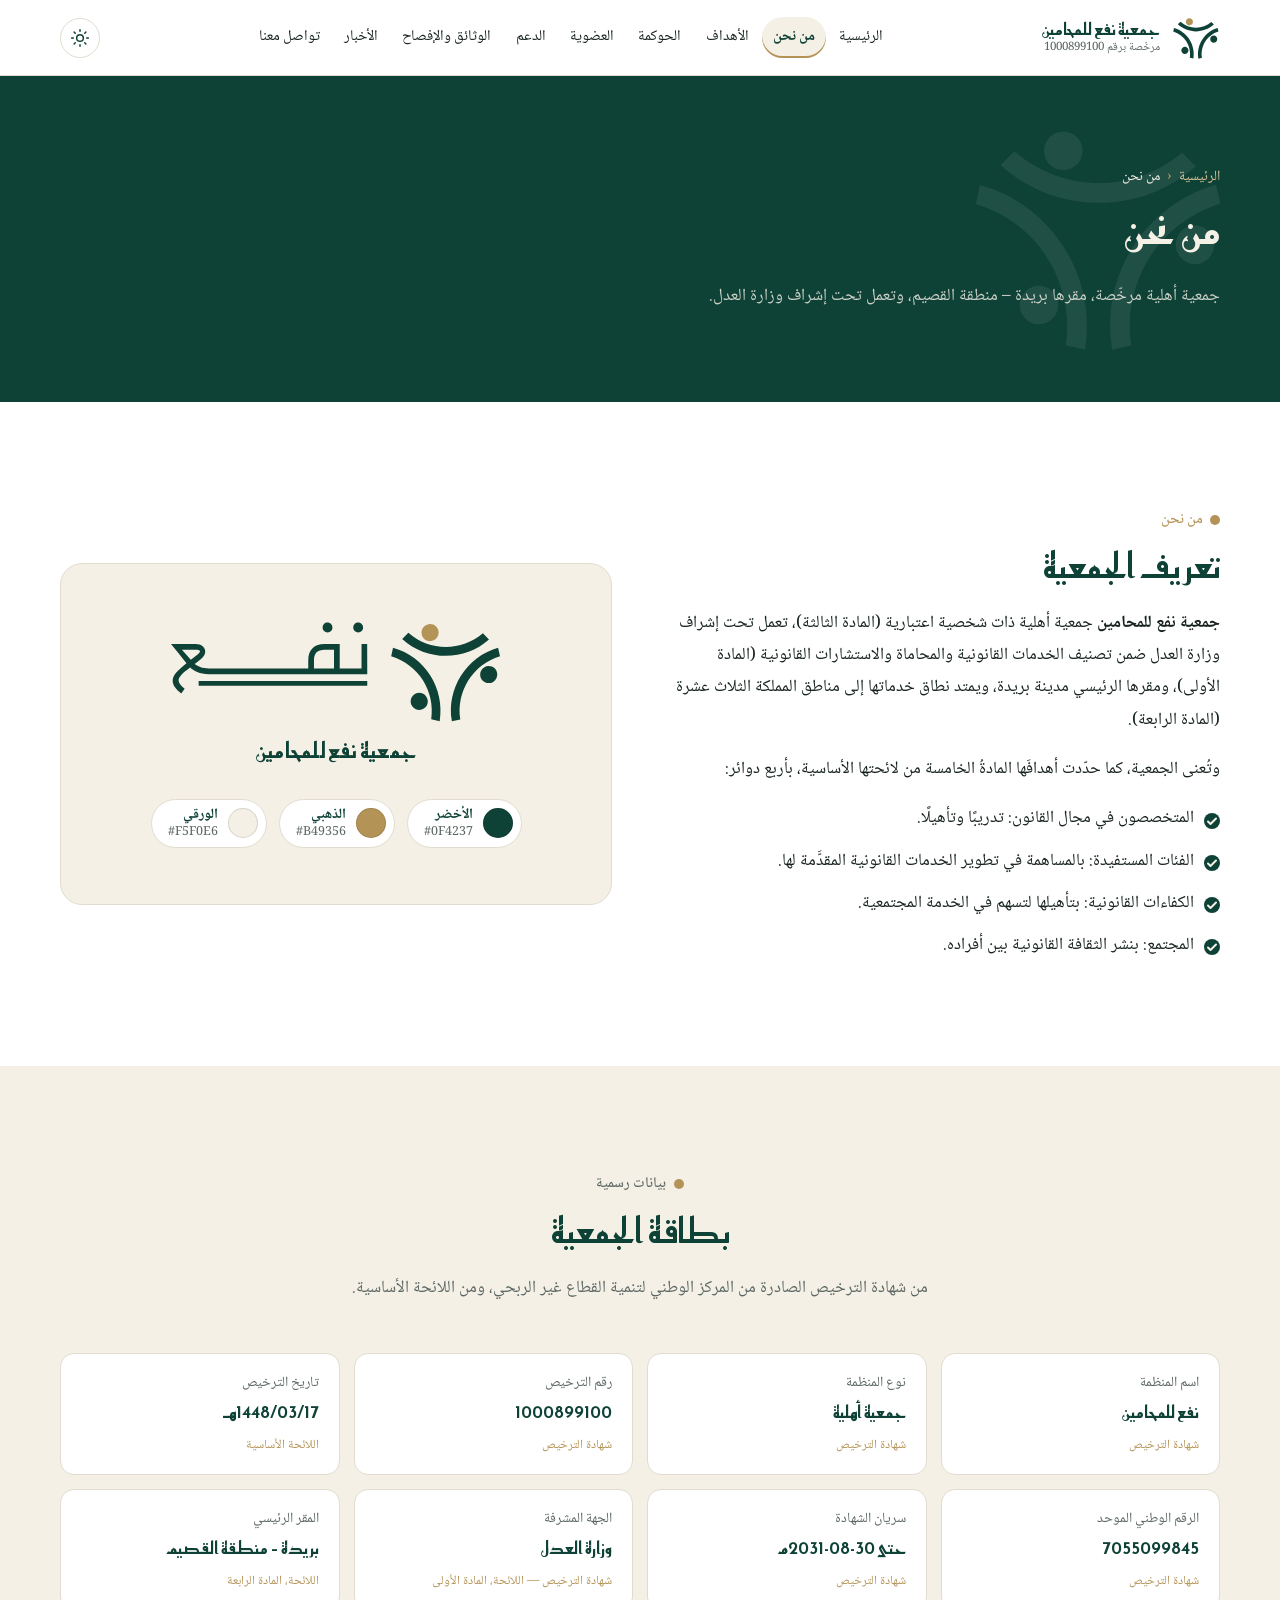
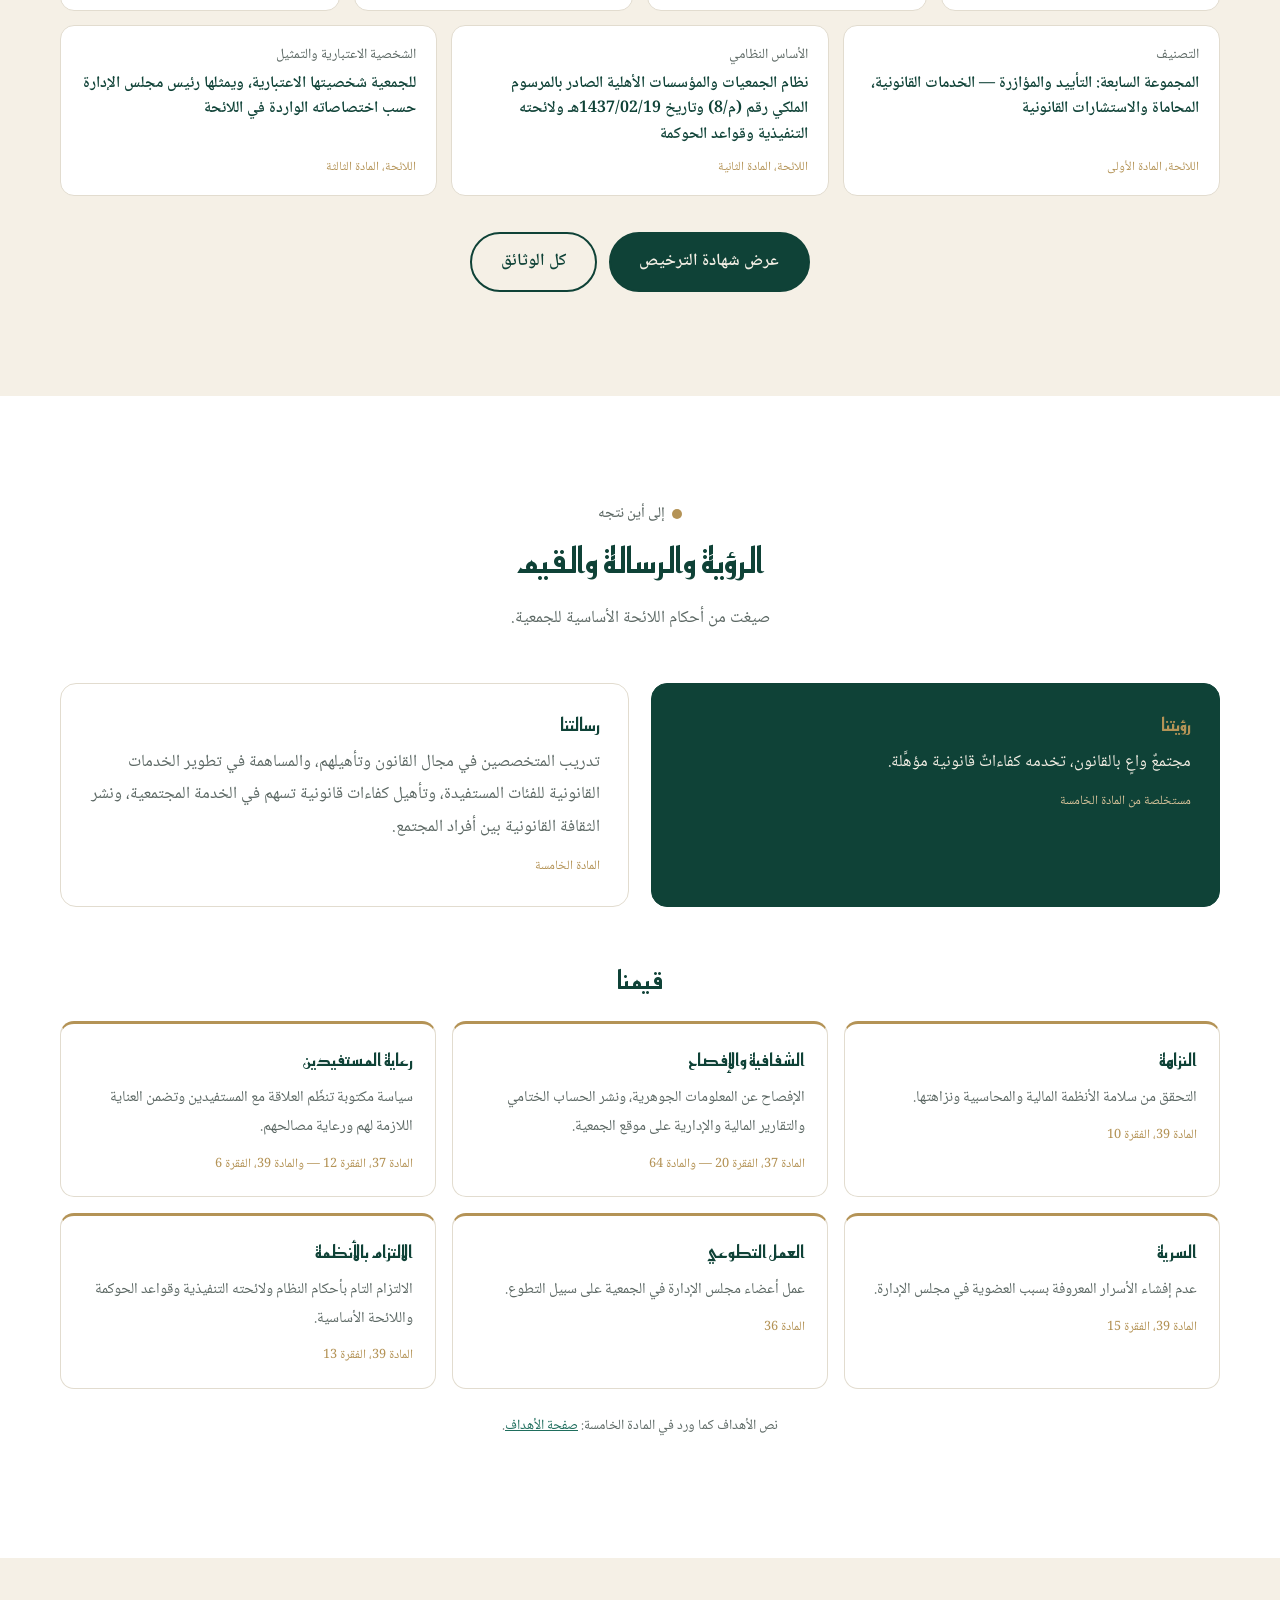
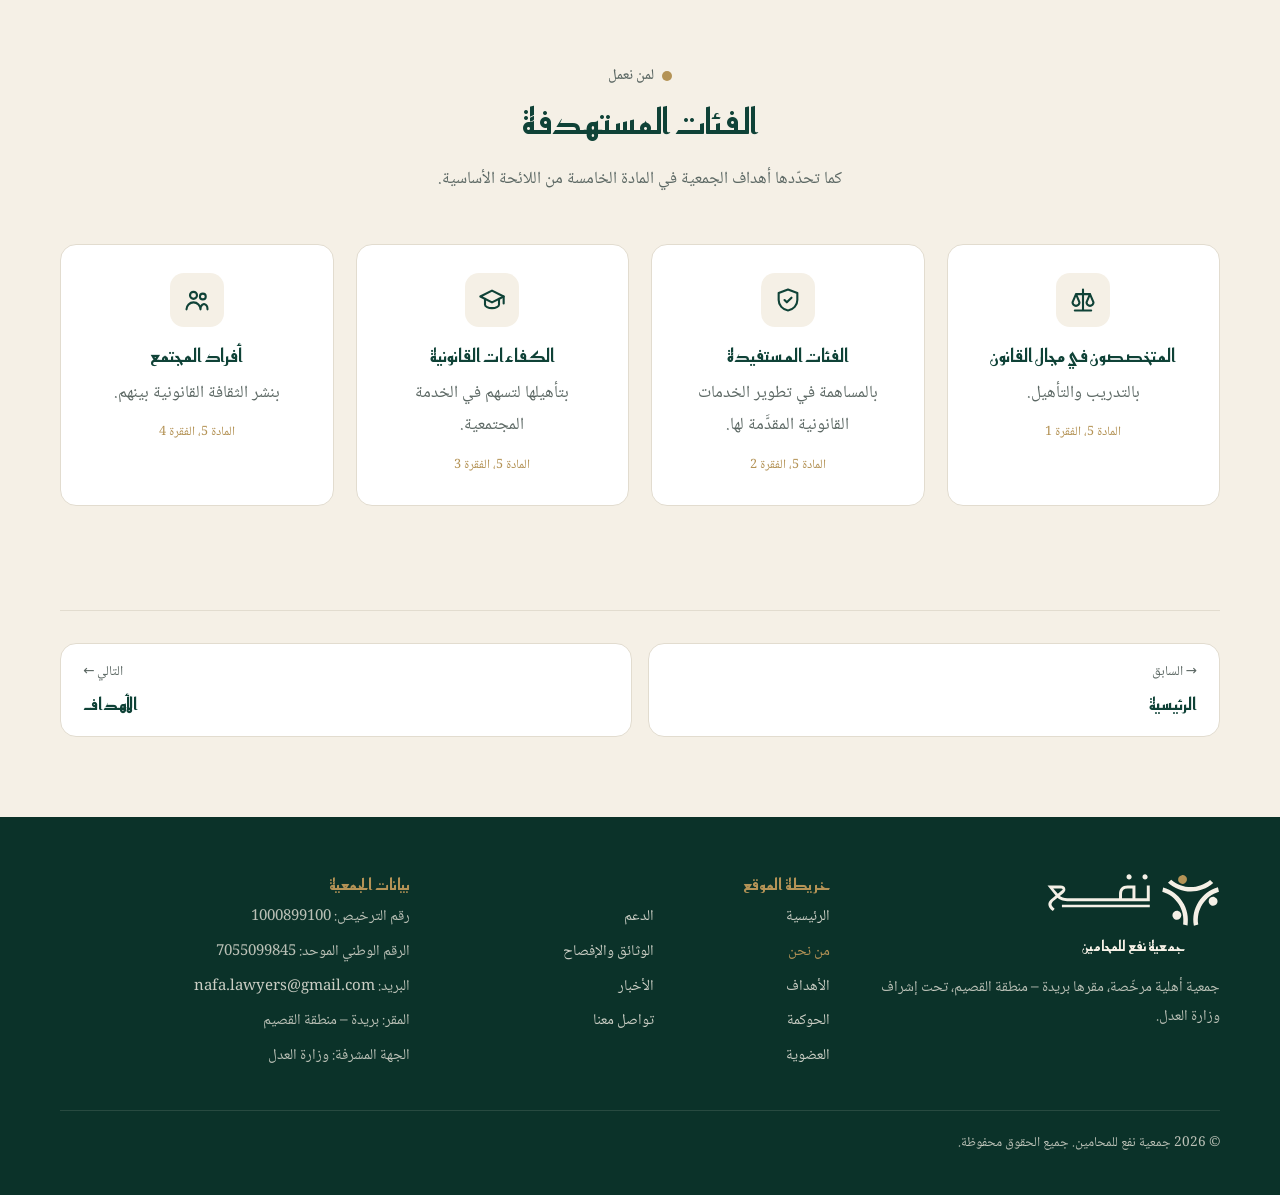
==== commit 4bd9e8b7: "«من نحن»: نصوص مصوغة من اللائحة، والاسم المعتمد تحت الشعار - التعريف والرؤية والرسالة والقيم والفئات" ====
--- a/about.html
+++ b/about.html
@@ -4,7 +4,7 @@
   <meta charset="utf-8">
   <meta name="viewport" content="width=device-width, initial-scale=1">
   <title>من نحن | جمعية نفع للمحامين</title>
-  <meta name="description" content="تعرّف على جمعية نفع للمحامين: فكرتها، وبطاقتها الرسمية (ترخيص 1000899100، الرقم الوطني الموحد 7055099845)، ورؤيتها وقيمها، وقصة شعارها. جمعية أهلية مقرها بريدة تحت إشراف وزارة العدل.">
+  <meta name="description" content="تعرّف على جمعية نفع للمحامين: تعريفها، وبطاقتها الرسمية (ترخيص 1000899100، الرقم الوطني الموحد 7055099845)، ورؤيتها ورسالتها وقيمها المستندة إلى لائحتها الأساسية. جمعية أهلية مقرها بريدة تحت إشراف وزارة العدل.">
   <meta name="theme-color" content="#0f4237">
   <link rel="icon" href="assets/img/favicon.svg" type="image/svg+xml">
   <link rel="apple-touch-icon" href="assets/img/icon-180.png">
@@ -45,32 +45,37 @@
       </div>
     </section>
 
-    <!-- فكرة الجمعية -->
+    <!-- التعريف -->
     <section id="idea" class="section">
       <div class="container two-col">
         <div>
           <p class="eyebrow">من نحن</p>
-          <h2>فكرة الجمعية</h2>
-          <!-- مقترح: يحتاج اعتماد المجلس -->
+          <h2>تعريف الجمعية</h2>
           <p>
-            انطلقت <strong>جمعية نفع للمحامين</strong> من قناعة مجموعة من المختصين بأن المعرفة القانونية
-            حقٌّ للجميع، وأن خريج القانون يحتاج إلى بيئة تحتضنه وتصقل مهاراته قبل أن يمارس المهنة.
+            <strong>جمعية نفع للمحامين</strong> جمعية أهلية ذات شخصية اعتبارية (المادة الثالثة)، تعمل تحت إشراف
+            وزارة العدل ضمن تصنيف الخدمات القانونية والمحاماة والاستشارات القانونية (المادة الأولى)، ومقرها
+            الرئيسي مدينة بريدة، ويمتد نطاق خدماتها إلى مناطق المملكة الثلاث عشرة (المادة الرابعة).
           </p>
-          <!-- مقترح: يحتاج اعتماد المجلس -->
-          <p>
-            لذلك جاءت الجمعية جسرًا يجمع أهل الاختصاص والخريجين الجدد من جهة، والمجتمعَ المحتاج إلى
-            الوعي والخدمة القانونية من جهة أخرى؛ فتقدّم التدريب والتأهيل، وتسهم في تطوير الخدمات القانونية،
-            وتنشر الثقافة القانونية، في إطار من النزاهة والمهنية.
-          </p>
-          <p>
-            وتعمل الجمعية ضمن تصنيف <strong>الخدمات القانونية، المحاماة والاستشارات القانونية</strong>
-            (اللائحة الأساسية، المادة الأولى)، ومقرها الرئيسي مدينة بريدة، ويمتد نطاق خدماتها إلى مناطق
-            المملكة الثلاث عشرة (المادة الرابعة).
-          </p>
+          <p>وتُعنى الجمعية، كما حدّدت أهدافَها المادةُ الخامسة من لائحتها الأساسية، بأربع دوائر:</p>
+          <ul class="check-list">
+            <li>المتخصصون في مجال القانون: تدريبًا وتأهيلًا.</li>
+            <li>الفئات المستفيدة: بالمساهمة في تطوير الخدمات القانونية المقدَّمة لها.</li>
+            <li>الكفاءات القانونية: بتأهيلها لتسهم في الخدمة المجتمعية.</li>
+            <li>المجتمع: بنشر الثقافة القانونية بين أفراده.</li>
+          </ul>
         </div>
-        <div class="media-frame">
-          <img src="assets/img/brand-stationery.jpg" alt="الهوية البصرية لجمعية نفع على المطبوعات" width="1400" height="910" loading="lazy">
-        </div>
+        <figure class="lockup-card">
+          <div class="lockup">
+            <img class="logo-light" src="assets/img/logo.svg" alt="" width="320" height="100">
+            <img class="logo-dark" src="assets/img/logo-light.svg" alt="" width="320" height="100">
+            <figcaption>جمعية نفع للمحامين</figcaption>
+          </div>
+          <ul class="swatches" aria-label="ألوان الهوية">
+            <li style="--c:#0f4237"><b>الأخضر</b><span dir="ltr">#0F4237</span></li>
+            <li style="--c:#b49356"><b>الذهبي</b><span dir="ltr">#B49356</span></li>
+            <li style="--c:#f5f0e6"><b>الورقي</b><span dir="ltr">#F5F0E6</span></li>
+          </ul>
+        </figure>
       </div>
     </section>
 
@@ -110,25 +115,30 @@
         <div class="section-head">
           <p class="eyebrow">إلى أين نتجه</p>
           <h2>الرؤية والرسالة والقيم</h2>
+          <p>صيغت من أحكام اللائحة الأساسية للجمعية.</p>
         </div>
-        <!-- مقترح: يحتاج اعتماد المجلس (الرؤية والرسالة والقيم) -->
-        <div class="cards cards-3">
+        <div class="cards cards-2">
           <article class="card card-green">
             <h3>رؤيتنا</h3>
-            <p>أن نكون المرجع الأهلي الرائد في تأهيل الكفاءات القانونية ونشر الوعي القانوني، لمجتمعٍ يعرف حقوقه ويؤدي واجباته.</p>
+            <p>مجتمعٌ واعٍ بالقانون، تخدمه كفاءاتٌ قانونية مؤهَّلة.</p>
+            <small class="ref">مستخلصة من المادة الخامسة</small>
           </article>
           <article class="card">
             <h3>رسالتنا</h3>
-            <p>تقديم برامج تدريب وتأهيل وخدمات قانونية نوعية للمتخصصين وخريجي القانون والفئات المستفيدة، عبر شراكات فاعلة تسهم في تعزيز العدالة وخدمة المجتمع.</p>
-          </article>
-          <article class="card">
-            <h3>قيمنا</h3>
-            <ul class="chips">
-              <li>النزاهة</li><li>العدالة</li><li>المهنية</li><li>السرية</li><li>الشراكة</li><li>المسؤولية المجتمعية</li>
-            </ul>
+            <p>تدريب المتخصصين في مجال القانون وتأهيلهم، والمساهمة في تطوير الخدمات القانونية للفئات المستفيدة، وتأهيل كفاءات قانونية تسهم في الخدمة المجتمعية، ونشر الثقافة القانونية بين أفراد المجتمع.</p>
+            <small class="ref">المادة الخامسة</small>
           </article>
         </div>
-        <p class="source-note">أهداف الجمعية كما وردت في المادة الخامسة من اللائحة الأساسية: <a href="goals.html">صفحة الأهداف</a>.</p>
+        <h3 class="values-title">قيمنا</h3>
+        <ul class="values">
+          <li><b>النزاهة</b><p>التحقق من سلامة الأنظمة المالية والمحاسبية ونزاهتها.</p><small class="ref">المادة 39، الفقرة 10</small></li>
+          <li><b>الشفافية والإفصاح</b><p>الإفصاح عن المعلومات الجوهرية، ونشر الحساب الختامي والتقارير المالية والإدارية على موقع الجمعية.</p><small class="ref">المادة 37، الفقرة 20 — والمادة 64</small></li>
+          <li><b>رعاية المستفيدين</b><p>سياسة مكتوبة تنظّم العلاقة مع المستفيدين وتضمن العناية اللازمة لهم ورعاية مصالحهم.</p><small class="ref">المادة 37، الفقرة 12 — والمادة 39، الفقرة 6</small></li>
+          <li><b>السرية</b><p>عدم إفشاء الأسرار المعروفة بسبب العضوية في مجلس الإدارة.</p><small class="ref">المادة 39، الفقرة 15</small></li>
+          <li><b>العمل التطوعي</b><p>عمل أعضاء مجلس الإدارة في الجمعية على سبيل التطوع.</p><small class="ref">المادة 36</small></li>
+          <li><b>الالتزام بالأنظمة</b><p>الالتزام التام بأحكام النظام ولائحته التنفيذية وقواعد الحوكمة واللائحة الأساسية.</p><small class="ref">المادة 39، الفقرة 13</small></li>
+        </ul>
+        <p class="source-note">نص الأهداف كما ورد في المادة الخامسة: <a href="goals.html">صفحة الأهداف</a>.</p>
       </div>
     </section>
 
@@ -138,56 +148,37 @@
         <div class="section-head">
           <p class="eyebrow">لمن نعمل</p>
           <h2>الفئات المستهدفة</h2>
+          <p>كما تحدّدها أهداف الجمعية في المادة الخامسة من اللائحة الأساسية.</p>
         </div>
-        <!-- مقترح: يحتاج اعتماد المجلس (الفئات المستهدفة) -->
         <div class="cards cards-4">
           <article class="card">
             <span class="icon"><svg viewBox="0 0 24 24" fill="none" stroke="currentColor" stroke-width="1.8" stroke-linecap="round" stroke-linejoin="round"><path d="M12 3v18M5 21h14M6 7l-3 7a3 3 0 0 0 6 0L6 7zm12 0l-3 7a3 3 0 0 0 6 0l-3-7zM6 7h12"/></svg></span>
             <h3>المتخصصون في مجال القانون</h3>
-            <p>المحامون والمستشارون والمتدربون الراغبون في تطوير مهاراتهم المهنية.</p>
-          </article>
-          <article class="card highlight">
-            <span class="badge">أولوية</span><br>
-            <span class="icon"><svg viewBox="0 0 24 24" fill="none" stroke="currentColor" stroke-width="1.8" stroke-linecap="round" stroke-linejoin="round"><path d="M22 9L12 4 2 9l10 5 10-5z"/><path d="M6 11v5c0 1.5 2.7 3 6 3s6-1.5 6-3v-5M22 9v6"/></svg></span>
-            <h3>خريجو أقسام القانون</h3>
-            <p>خريجو كليات وأقسام القانون في الجامعات، لتأهيلهم وتهيئتهم لسوق العمل.</p>
+            <p>بالتدريب والتأهيل.</p>
+            <small class="ref">المادة 5، الفقرة 1</small>
           </article>
           <article class="card">
             <span class="icon"><svg viewBox="0 0 24 24" fill="none" stroke="currentColor" stroke-width="1.8" stroke-linecap="round" stroke-linejoin="round"><path d="M12 3l8 3v6c0 4.5-3.4 8.3-8 9-4.6-.7-8-4.5-8-9V6l8-3z"/><path d="M9 12l2 2 4-4"/></svg></span>
             <h3>الفئات المستفيدة</h3>
-            <p>من يحتاجون إلى الخدمات والاستشارات القانونية.</p>
+            <p>بالمساهمة في تطوير الخدمات القانونية المقدَّمة لها.</p>
+            <small class="ref">المادة 5، الفقرة 2</small>
+          </article>
+          <article class="card">
+            <span class="icon"><svg viewBox="0 0 24 24" fill="none" stroke="currentColor" stroke-width="1.8" stroke-linecap="round" stroke-linejoin="round"><path d="M22 9L12 4 2 9l10 5 10-5z"/><path d="M6 11v5c0 1.5 2.7 3 6 3s6-1.5 6-3v-5M22 9v6"/></svg></span>
+            <h3>الكفاءات القانونية</h3>
+            <p>بتأهيلها لتسهم في الخدمة المجتمعية.</p>
+            <small class="ref">المادة 5، الفقرة 3</small>
           </article>
           <article class="card">
             <span class="icon"><svg viewBox="0 0 24 24" fill="none" stroke="currentColor" stroke-width="1.8" stroke-linecap="round" stroke-linejoin="round"><circle cx="9" cy="8" r="3"/><circle cx="17" cy="9" r="2.5"/><path d="M3 20c0-3.3 2.7-6 6-6s6 2.7 6 6M15 20c0-2.3.9-4 3-4.5 2 .4 3 2 3 4.5"/></svg></span>
             <h3>أفراد المجتمع</h3>
-            <p>رفع الوعي القانوني لدى أفراد المجتمع ليعرفوا حقوقهم وواجباتهم.</p>
+            <p>بنشر الثقافة القانونية بينهم.</p>
+            <small class="ref">المادة 5، الفقرة 4</small>
           </article>
         </div>
       </div>
     </section>
 
-    <!-- قصة الشعار -->
-    <section id="logo" class="section">
-      <div class="container two-col">
-        <div class="media-frame logo-frame">
-          <img src="assets/img/logo-construction.jpg" alt="شبكة بناء رمز نفع: ثلاثة أقواس على دوائر متداخلة تلتقي حول نقطة ذهبية" width="900" height="839" loading="lazy">
-        </div>
-        <div>
-          <p class="eyebrow">الهوية البصرية</p>
-          <h2>قصة الشعار</h2>
-          <blockquote class="brand-quote">
-            <p>الرمز أشخاص بأذرع مرفوعة تلتقي في نقطة واحدة، رمزًا للتكاتف والعون المتبادل. والنقطة الذهبية هي القيمة والأثر الذي تتركه الجمعية.</p>
-            <p>وفي التفاصيل لمسة خفية: كل شخص بقوسه ونقطته يلمّح لحرف النون، أول حرف من نفع، فالناس هم أصل النفع.</p>
-          </blockquote>
-          <p class="source-note" style="text-align:start">المصدر: ملف الهوية البصرية للجمعية.</p>
-          <ul class="swatches" aria-label="ألوان الهوية">
-            <li style="--c:#0f4237"><b>الأخضر</b><span dir="ltr">#0F4237</span></li>
-            <li style="--c:#b49356"><b>الذهبي</b><span dir="ltr">#B49356</span></li>
-            <li style="--c:#f5f0e6"><b>الورقي</b><span dir="ltr">#F5F0E6</span></li>
-          </ul>
-        </div>
-      </div>
-    </section>
   </main>
 
   <footer id="site-footer" class="site-footer"></footer>
--- a/assets/css/style.css
+++ b/assets/css/style.css
@@ -263,10 +263,36 @@
 .profile small { margin-top: auto; padding-top: 6px; color: var(--gold); font-size: .78rem; }
 .more-link .btn + .btn { margin-inline-start: 8px; }
 
-/* قصة الشعار (من نحن) */
-.logo-frame { background: #f5f0e6; }
-.brand-quote { margin: 0; padding-inline-start: 22px; border-inline-start: 4px solid var(--gold); font-size: 1.12rem; }
-.brand-quote p:last-child { margin-bottom: 0; }
+/* الشعار والاسم تحته */
+.lockup { display: inline-flex; flex-direction: column; align-items: center; gap: 6px; }
+.lockup img { width: auto; }
+.lockup figcaption, .lockup span { font-family: var(--font-head); font-weight: 600; color: var(--heading); letter-spacing: .01em; }
+.lockup .logo-dark { display: none; }
+.lockup-card {
+  margin: 0; display: grid; justify-items: center; gap: 28px;
+  background: var(--paper); border: 1px solid var(--line); border-radius: 22px; padding: clamp(28px, 5vw, 56px) 20px;
+}
+.lockup-card .lockup img { height: clamp(72px, 10vw, 104px); }
+.lockup-card .lockup figcaption { font-size: clamp(1.05rem, 2vw, 1.35rem); }
+.lockup-card .swatches { justify-content: center; margin: 0; }
+.site-footer .lockup { margin-bottom: 14px; }
+.site-footer .lockup img { height: 54px; margin: 0; }
+.site-footer .lockup span { color: var(--cream); font-size: .9rem; }
+:root[data-theme="dark"] .lockup .logo-light { display: none; }
+:root[data-theme="dark"] .lockup .logo-dark { display: block; }
+@media (prefers-color-scheme: dark) {
+  :root:not([data-theme="light"]) .lockup .logo-light { display: none; }
+  :root:not([data-theme="light"]) .lockup .logo-dark { display: block; }
+}
+
+/* القيم */
+.card .ref, .values .ref { display: block; margin-top: 10px; color: var(--gold); font-size: .8rem; }
+.card-green .ref { color: var(--gold-soft); }
+.values-title { text-align: center; margin: 56px 0 22px; font-size: clamp(1.3rem, 2.4vw, 1.6rem); }
+.values { list-style: none; margin: 0; padding: 0; display: grid; grid-template-columns: repeat(3, 1fr); gap: 16px; }
+.values li { background: var(--surface); border: 1px solid var(--line); border-top: 3px solid var(--gold); border-radius: 14px; padding: 20px 22px; }
+.values b { font-family: var(--font-head); color: var(--heading); font-weight: 600; font-size: 1.08rem; }
+.values p { margin: .3em 0 0; color: var(--muted); font-size: .95rem; }
 .swatches { list-style: none; margin: 24px 0 0; padding: 0; display: flex; flex-wrap: wrap; gap: 12px; }
 .swatches li {
   display: grid; grid-template-columns: auto auto; column-gap: 10px; align-items: center;
@@ -556,7 +582,7 @@
 
 @media (max-width: 1020px) {
   .cards-4, .steps { grid-template-columns: repeat(2, 1fr); }
-  .cards-3, .maxims, .members, .sitemap, .profile { grid-template-columns: repeat(2, 1fr); }
+  .cards-3, .maxims, .members, .sitemap, .profile, .values { grid-template-columns: repeat(2, 1fr); }
   .profile-3 { grid-template-columns: 1fr; }
 }
 
@@ -580,7 +606,7 @@
   .leader-photo b { font-size: .78rem; }
   .leader-photo small, .leader-photo span { font-size: .68rem; }
   .brand img { height: 38px; }
-  .cards-3, .cards-4, .maxims, .members, .steps, .form-grid, .sitemap { grid-template-columns: 1fr; }
+  .cards-3, .cards-4, .maxims, .members, .steps, .form-grid, .sitemap, .values { grid-template-columns: 1fr; }
   .profile { gap: 10px; }
   .profile > div { padding: 12px 14px; }
   .profile dd { font-size: 1rem; }
